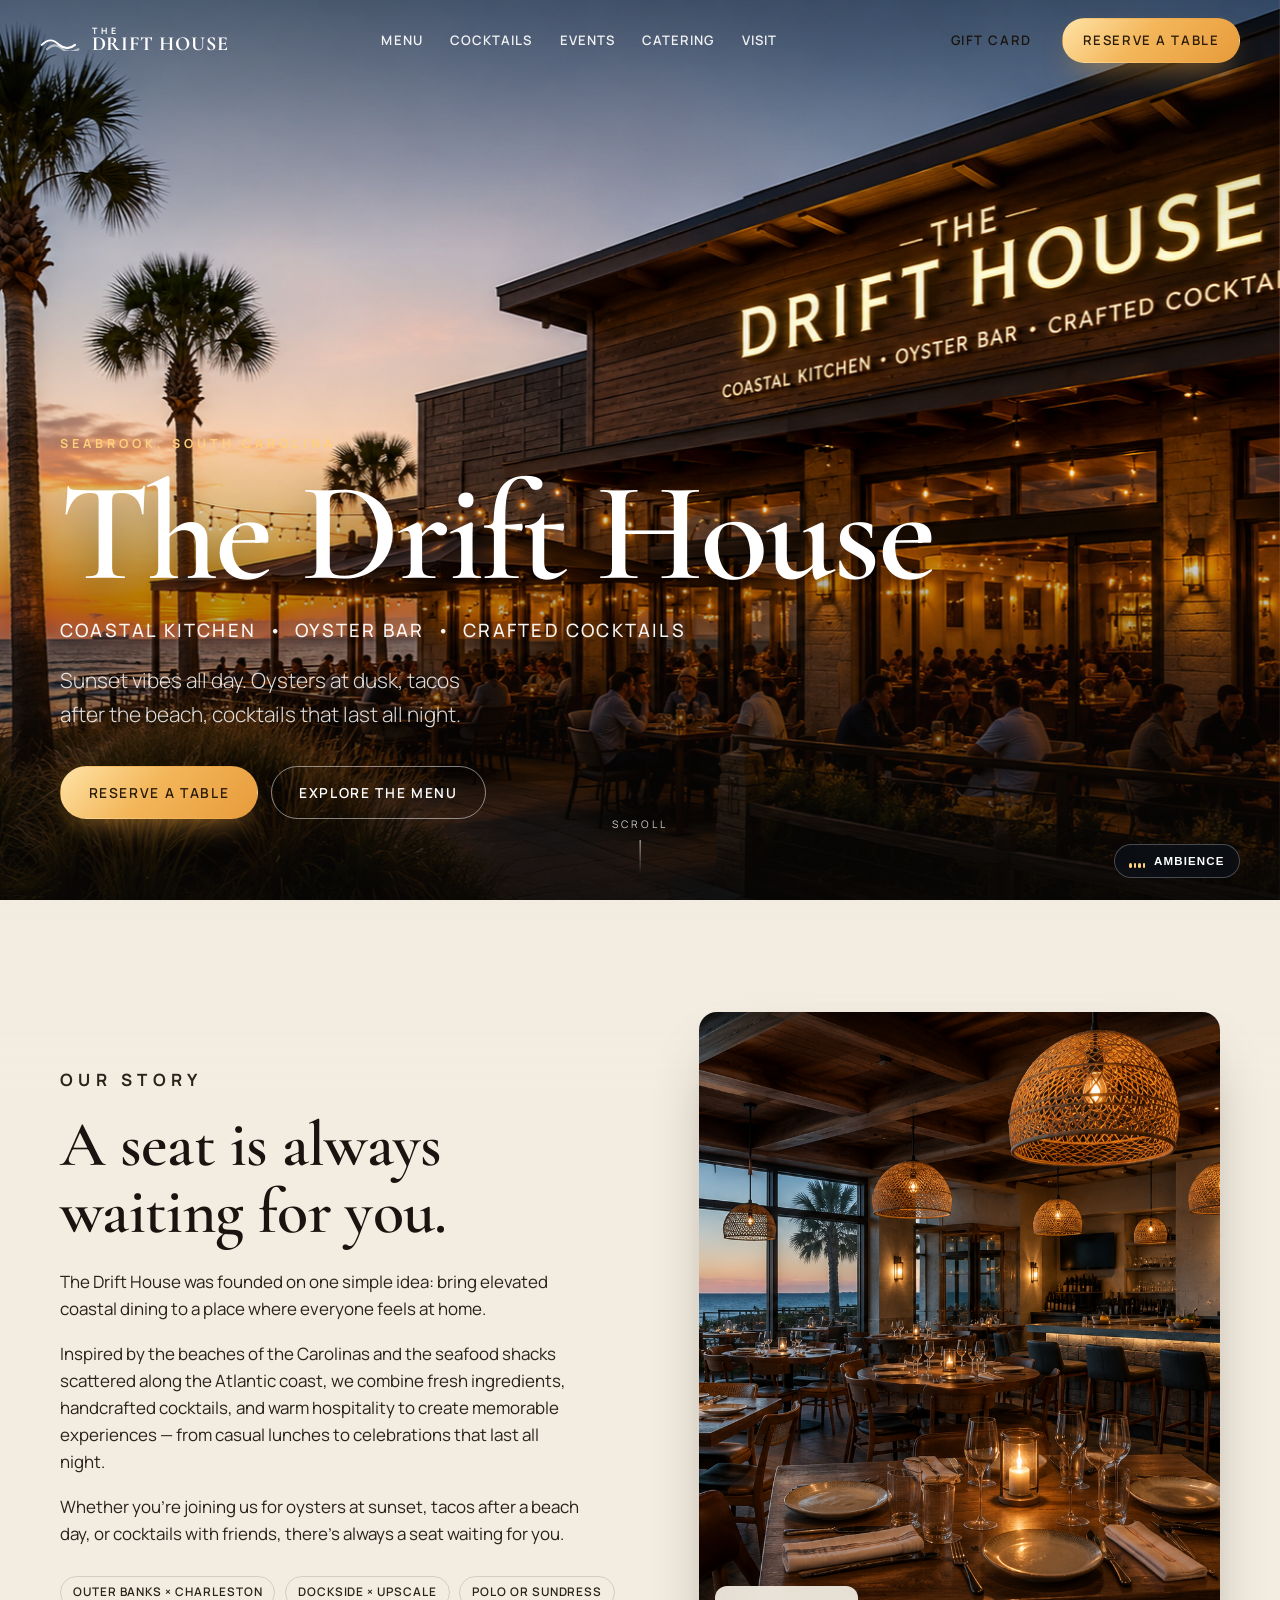
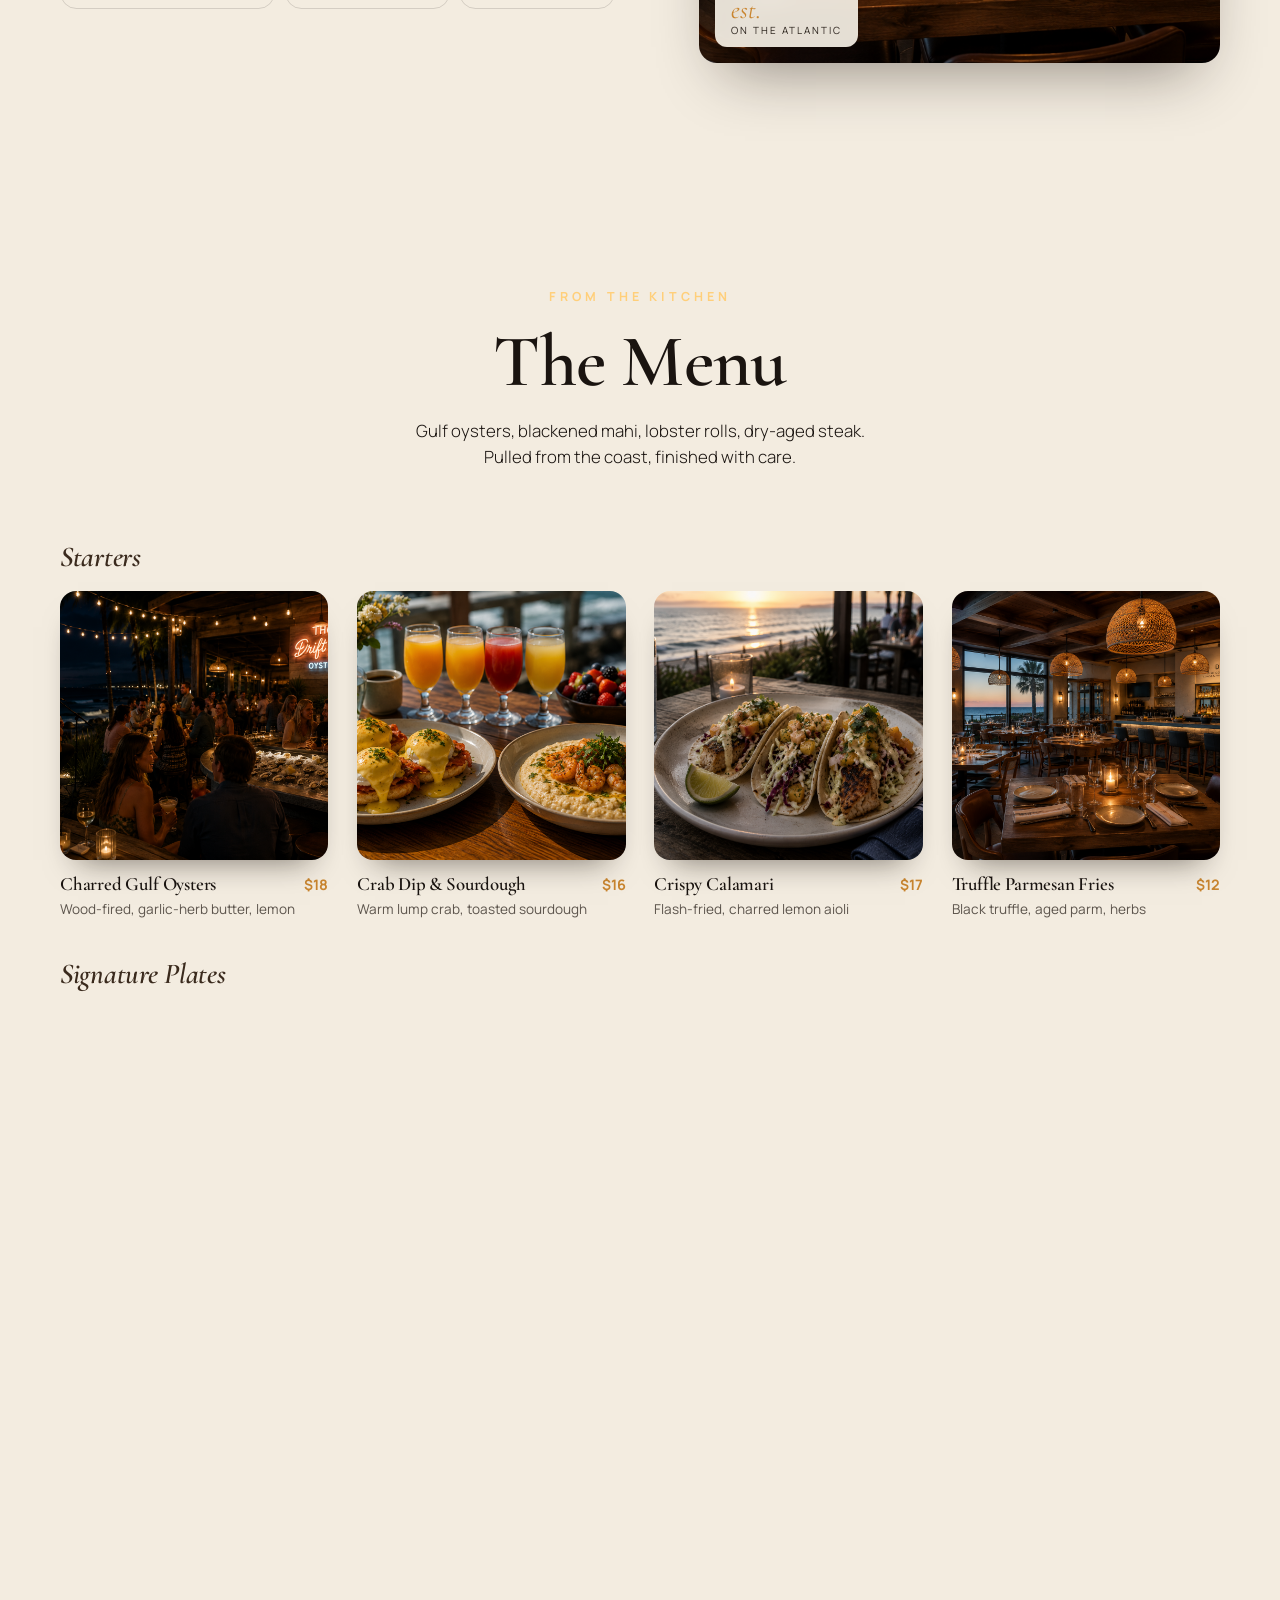
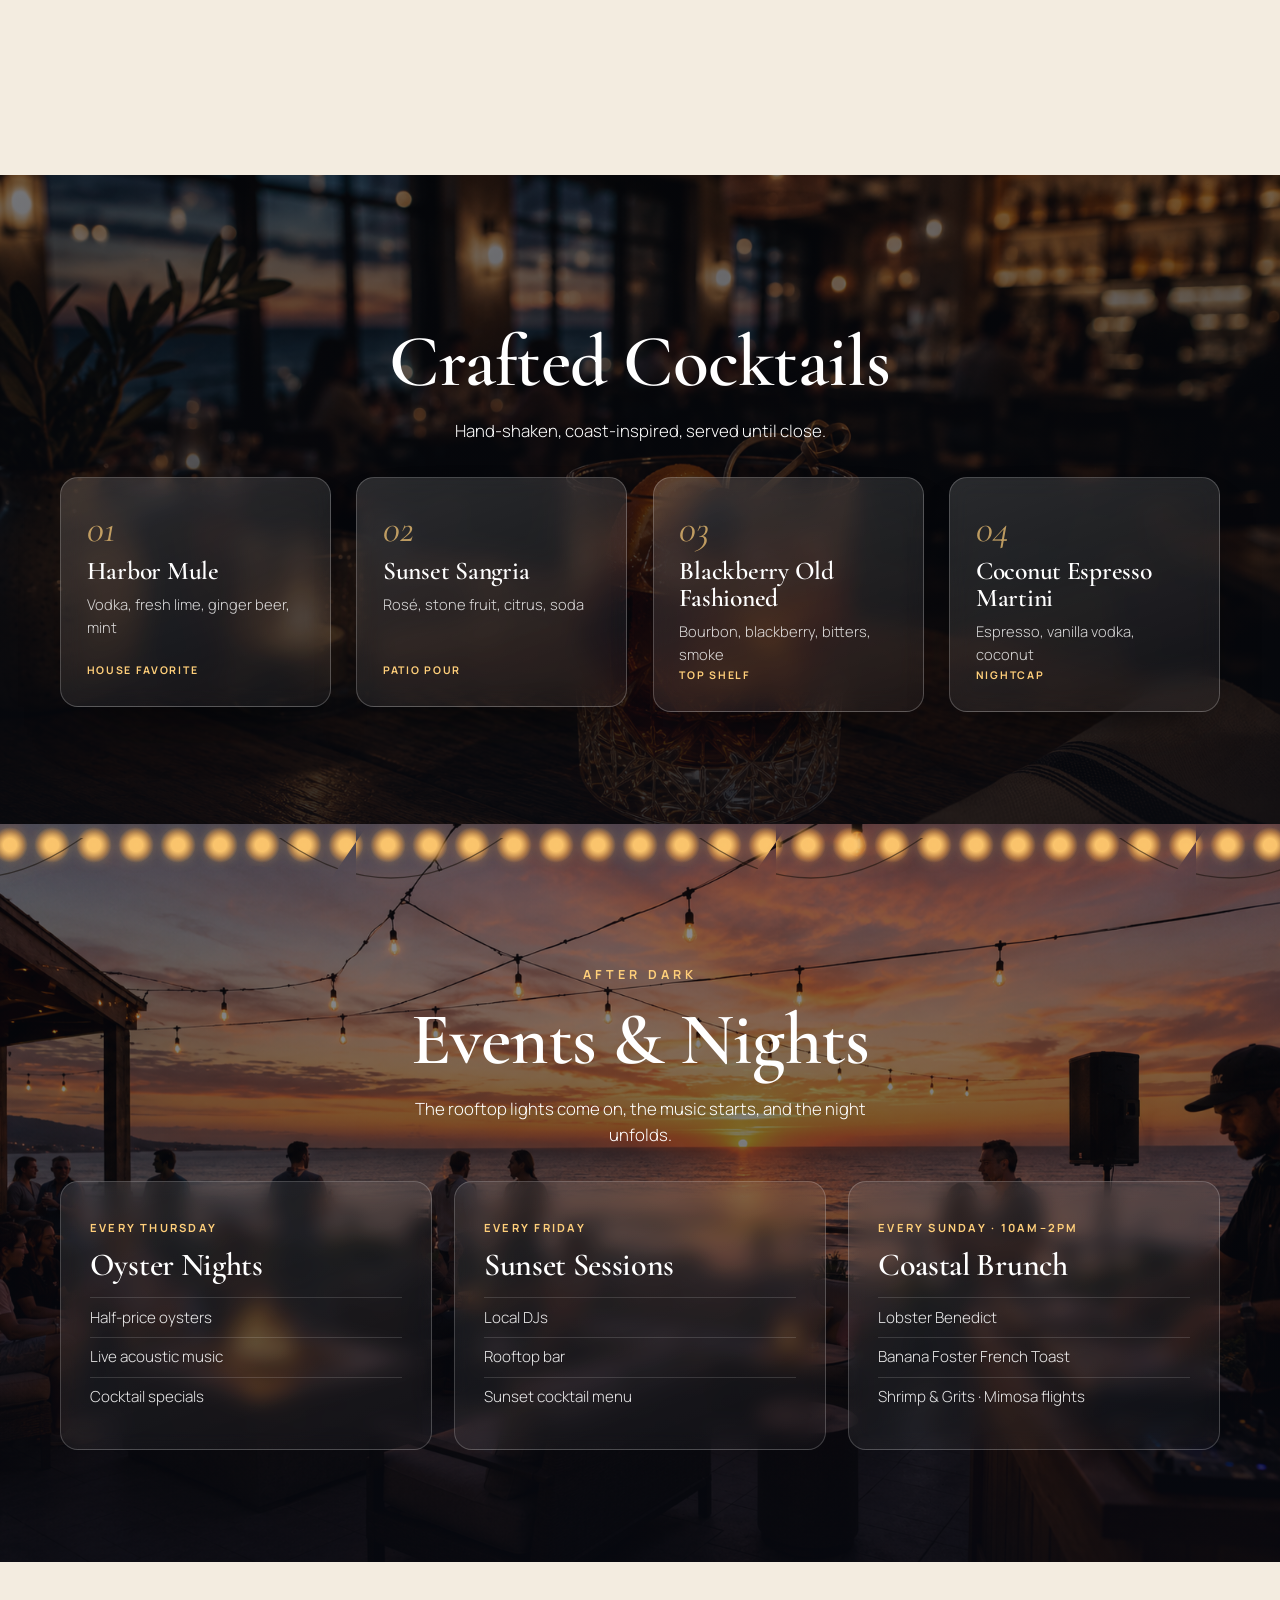
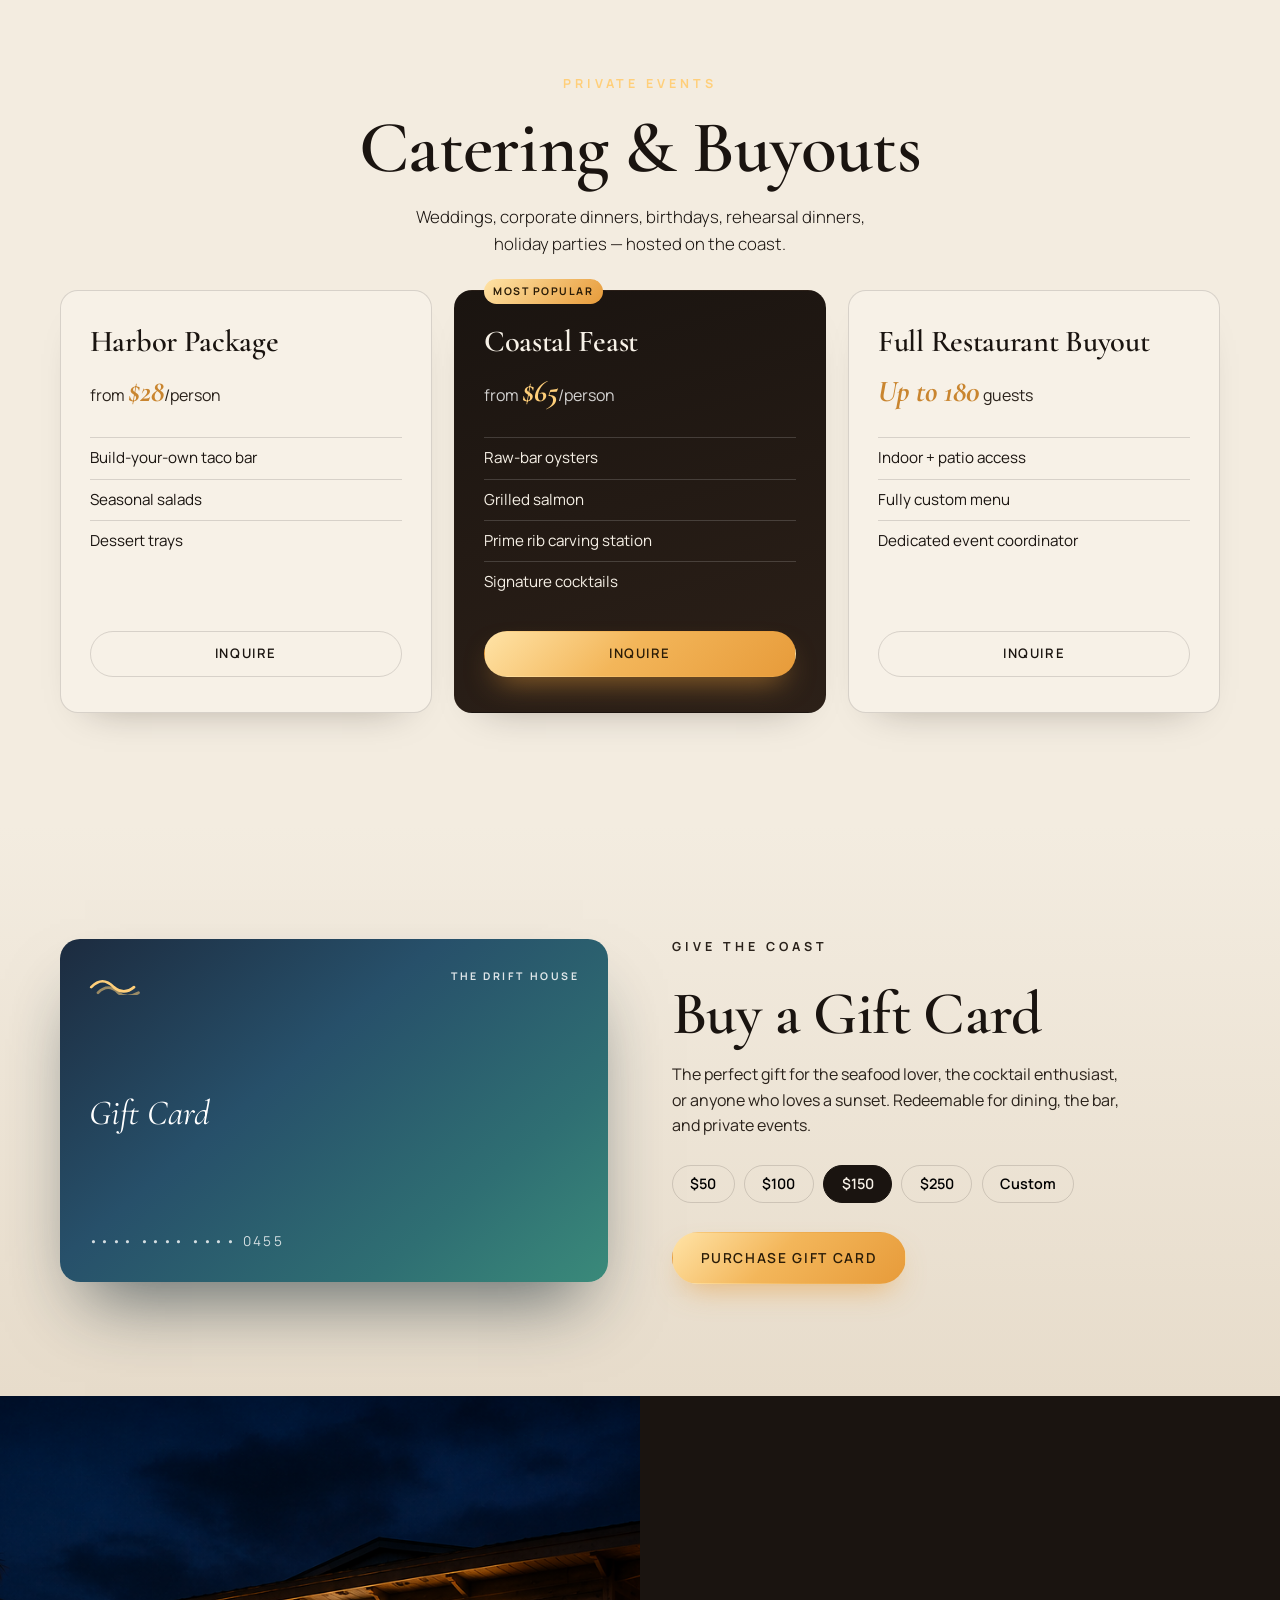
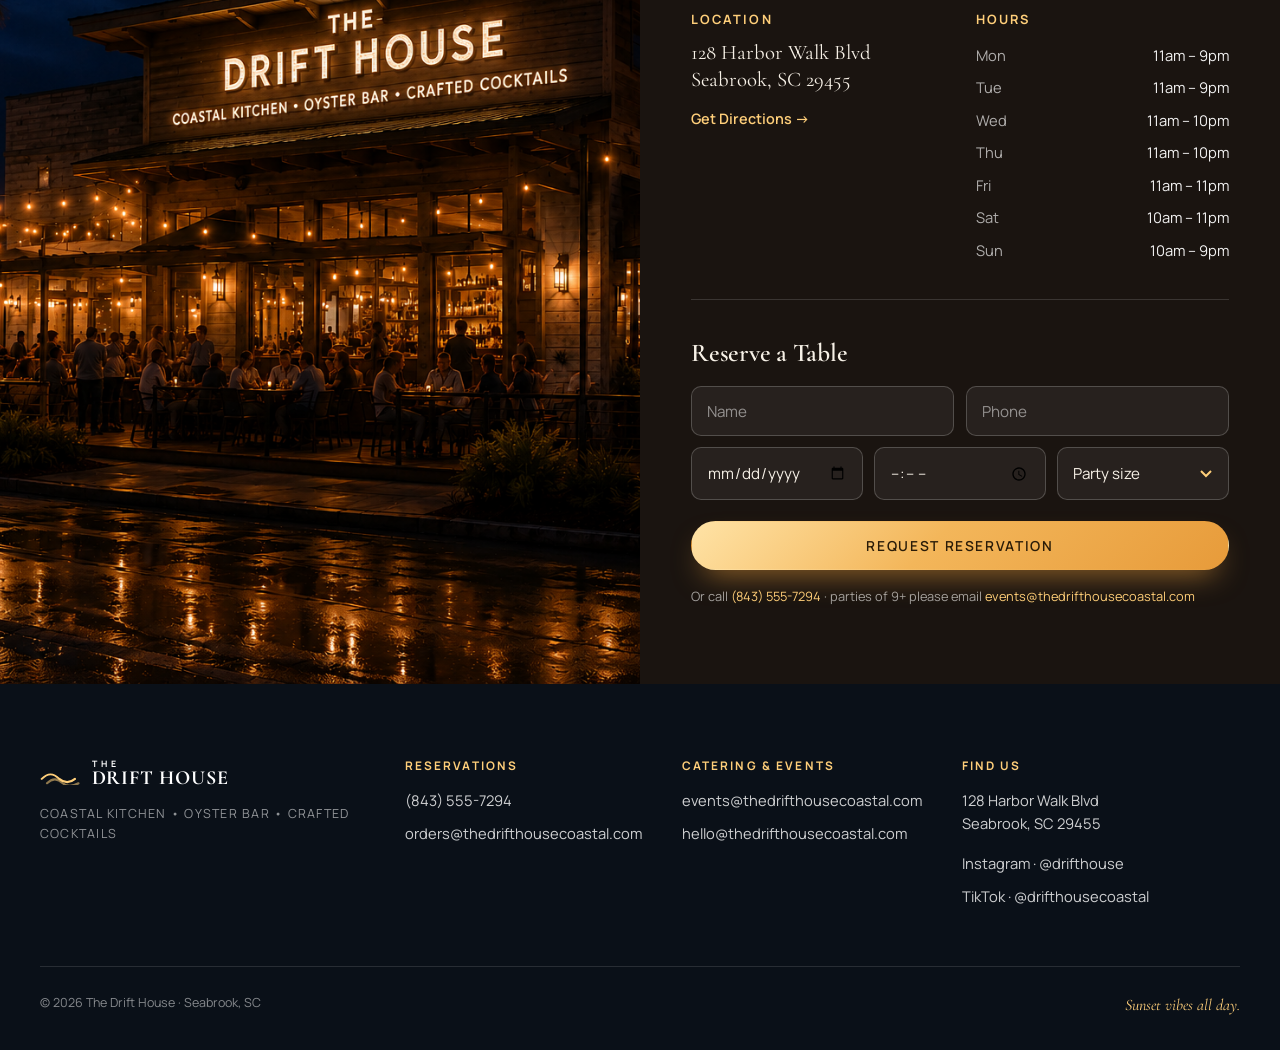
==== site/index.html @ 77c32850 "int" ====
<!DOCTYPE html>
<html lang="en">
<head>
<meta charset="UTF-8" />
<meta name="viewport" content="width=device-width, initial-scale=1.0" />
<title>The Drift House · Coastal Kitchen · Oyster Bar · Crafted Cocktails</title>
<meta name="description" content="The Drift House — elevated coastal dining in Seabrook, SC. Oyster bar, fresh seafood, steaks, tacos, and crafted cocktails with sunset views all day." />
<link rel="preconnect" href="https://fonts.googleapis.com" />
<link rel="preconnect" href="https://fonts.gstatic.com" crossorigin />
<link href="https://fonts.googleapis.com/css2?family=Cormorant+Garamond:ital,wght@0,400;0,500;0,600;0,700;1,400&family=Manrope:wght@300;400;500;600;700;800&display=swap" rel="stylesheet" />
<link rel="stylesheet" href="styles.css" />
</head>
<body>

<!-- Scroll-driven sky: shifts from sunset to night as you scroll -->
<div class="sky" aria-hidden="true">
  <div class="sky-layer sky-day"></div>
  <div class="sky-layer sky-dusk"></div>
  <div class="sky-layer sky-night"></div>
  <div class="stars"></div>
</div>

<!-- Ambient sound toggle -->
<button class="sound-toggle" id="soundToggle" aria-label="Toggle ambient sound" title="Ambient sound">
  <span class="sound-icon">
    <i></i><i></i><i></i><i></i>
  </span>
  <span class="sound-label">Ambience</span>
</button>

<!-- NAV -->
<header class="nav" id="nav">
  <a href="#top" class="brand" aria-label="The Drift House home">
    <svg class="brand-mark" viewBox="0 0 48 24" aria-hidden="true">
      <path d="M2 17 C 9 10, 15 10, 22 17 C 28 22, 34 22, 40 17" />
      <path d="M8 22 C 14 16, 20 16, 26 22 C 31 26, 37 26, 44 22" opacity="0.55"/>
    </svg>
    <span class="brand-text">
      <span class="brand-the">THE</span>
      <span class="brand-name">DRIFT&nbsp;HOUSE</span>
    </span>
  </a>
  <nav class="nav-links" aria-label="Primary">
    <a href="#menu">Menu</a>
    <a href="#cocktails">Cocktails</a>
    <a href="#events">Events</a>
    <a href="#catering">Catering</a>
    <a href="#visit">Visit</a>
  </nav>
  <div class="nav-actions">
    <a href="#giftcard" class="btn btn-ghost">Gift Card</a>
    <a href="#reserve" class="btn btn-beacon">Reserve a Table</a>
  </div>
  <button class="nav-burger" id="navBurger" aria-label="Open menu"><span></span><span></span><span></span></button>
</header>

<!-- HERO -->
<section class="hero" id="top">
  <div class="hero-media">
    <img src="images/exterior-sunset.png" alt="The Drift House at sunset, oceanfront patio glowing with warm light" />
    <div class="hero-veil"></div>
  </div>
  <div class="hero-inner">
    <p class="eyebrow reveal">Seabrook, South Carolina</p>
    <h1 class="hero-title reveal">The Drift House</h1>
    <p class="hero-tag reveal">Coastal Kitchen&nbsp;&nbsp;•&nbsp;&nbsp;Oyster Bar&nbsp;&nbsp;•&nbsp;&nbsp;Crafted Cocktails</p>
    <p class="hero-sub reveal">Sunset vibes all day. Oysters at dusk, tacos after the beach, cocktails that last all night.</p>
    <div class="hero-cta reveal">
      <a href="#reserve" class="btn btn-beacon btn-lg">Reserve a Table</a>
      <a href="#menu" class="btn btn-line btn-lg">Explore the Menu</a>
    </div>
  </div>
  <a href="#about" class="scroll-cue" aria-label="Scroll down">
    <span>Scroll</span>
    <span class="scroll-cue-line"></span>
  </a>
</section>

<!-- ABOUT -->
<section class="about" id="about">
  <div class="about-grid">
    <div class="about-copy">
      <p class="eyebrow reveal">Our Story</p>
      <h2 class="reveal">A seat is always waiting for you.</h2>
      <p class="reveal">The Drift House was founded on one simple idea: bring elevated coastal dining to a place where everyone feels at home.</p>
      <p class="reveal">Inspired by the beaches of the Carolinas and the seafood shacks scattered along the Atlantic coast, we combine fresh ingredients, handcrafted cocktails, and warm hospitality to create memorable experiences — from casual lunches to celebrations that last all night.</p>
      <p class="reveal">Whether you're joining us for oysters at sunset, tacos after a beach day, or cocktails with friends, there's always a seat waiting for you.</p>
      <div class="about-tags reveal">
        <span>Outer Banks × Charleston</span>
        <span>Dockside × Upscale</span>
        <span>Polo or Sundress</span>
      </div>
    </div>
    <div class="about-media reveal">
      <img src="images/interior.png" alt="Warm wood-and-stone dining room with rattan pendants and ocean views" />
      <div class="about-media-badge">
        <span class="big">est.</span>
        <span class="small">on the Atlantic</span>
      </div>
    </div>
  </div>
</section>

<!-- MENU -->
<section class="menu" id="menu">
  <div class="section-head">
    <p class="eyebrow reveal">From the Kitchen</p>
    <h2 class="reveal">The Menu</h2>
    <p class="section-lead reveal">Gulf oysters, blackened mahi, lobster rolls, dry-aged steak. Pulled from the coast, finished with care.</p>
  </div>

  <h3 class="menu-cat reveal">Starters</h3>
  <div class="album-row">
    <article class="album reveal" style="--art:url('images/oyster-night.png')">
      <div class="album-art"></div>
      <div class="album-meta"><h4>Charred Gulf Oysters</h4><span class="price">$18</span></div>
      <p class="album-desc">Wood-fired, garlic-herb butter, lemon</p>
    </article>
    <article class="album reveal" style="--art:url('images/brunch.png')">
      <div class="album-art"></div>
      <div class="album-meta"><h4>Crab Dip &amp; Sourdough</h4><span class="price">$16</span></div>
      <p class="album-desc">Warm lump crab, toasted sourdough</p>
    </article>
    <article class="album reveal" style="--art:url('images/tacos.png')">
      <div class="album-art"></div>
      <div class="album-meta"><h4>Crispy Calamari</h4><span class="price">$17</span></div>
      <p class="album-desc">Flash-fried, charred lemon aioli</p>
    </article>
    <article class="album reveal" style="--art:url('images/interior.png')">
      <div class="album-art"></div>
      <div class="album-meta"><h4>Truffle Parmesan Fries</h4><span class="price">$12</span></div>
      <p class="album-desc">Black truffle, aged parm, herbs</p>
    </article>
  </div>

  <h3 class="menu-cat reveal">Signature Plates</h3>
  <div class="album-row">
    <article class="album reveal" style="--art:url('images/tacos.png')">
      <div class="album-art"></div>
      <div class="album-meta"><h4>Blackened Mahi Tacos</h4><span class="price">$24</span></div>
      <p class="album-desc">Citrus slaw, mango, crema</p>
    </article>
    <article class="album reveal" style="--art:url('images/brunch.png')">
      <div class="album-art"></div>
      <div class="album-meta"><h4>Lobster Roll</h4><span class="price">$29</span></div>
      <p class="album-desc">Buttered brioche, Old Bay fries</p>
    </article>
    <article class="album reveal" style="--art:url('images/exterior-sunset.png')">
      <div class="album-art"></div>
      <div class="album-meta"><h4>Bourbon Glazed Salmon</h4><span class="price">$33</span></div>
      <p class="album-desc">Brown-butter bourbon glaze</p>
    </article>
    <article class="album reveal" style="--art:url('images/cocktail.png')">
      <div class="album-art"></div>
      <div class="album-meta"><h4>Ribeye &amp; Herb Butter</h4><span class="price">$46</span></div>
      <p class="album-desc">Dry-aged, smoked sea salt</p>
    </article>
    <article class="album reveal" style="--art:url('images/brunch.png')">
      <div class="album-art"></div>
      <div class="album-meta"><h4>Shrimp &amp; Grits</h4><span class="price">$28</span></div>
      <p class="album-desc">Stone-ground grits, andouille</p>
    </article>
  </div>
</section>

<!-- COCKTAILS -->
<section class="cocktails" id="cocktails">
  <div class="cocktails-bg">
    <img src="images/cocktail.png" alt="" aria-hidden="true" />
  </div>
  <div class="section-head light">
    <p class="eyebrow reveal">The Bar</p>
    <h2 class="reveal">Crafted Cocktails</h2>
    <p class="section-lead reveal">Hand-shaken, coast-inspired, served until close.</p>
  </div>
  <div class="tilt-row">
    <article class="tilt-card reveal" data-tilt>
      <div class="tilt-inner">
        <span class="tilt-no">01</span>
        <h4>Harbor Mule</h4>
        <p>Vodka, fresh lime, ginger beer, mint</p>
        <span class="tilt-tag">House favorite</span>
      </div>
    </article>
    <article class="tilt-card reveal" data-tilt>
      <div class="tilt-inner">
        <span class="tilt-no">02</span>
        <h4>Sunset Sangria</h4>
        <p>Rosé, stone fruit, citrus, soda</p>
        <span class="tilt-tag">Patio pour</span>
      </div>
    </article>
    <article class="tilt-card reveal" data-tilt>
      <div class="tilt-inner">
        <span class="tilt-no">03</span>
        <h4>Blackberry Old Fashioned</h4>
        <p>Bourbon, blackberry, bitters, smoke</p>
        <span class="tilt-tag">Top shelf</span>
      </div>
    </article>
    <article class="tilt-card reveal" data-tilt>
      <div class="tilt-inner">
        <span class="tilt-no">04</span>
        <h4>Coconut Espresso Martini</h4>
        <p>Espresso, vanilla vodka, coconut</p>
        <span class="tilt-tag">Nightcap</span>
      </div>
    </article>
  </div>
</section>

<!-- EVENTS -->
<section class="events" id="events">
  <div class="events-bg">
    <img src="images/rooftop-sunset.png" alt="" aria-hidden="true" />
  </div>
  <div class="string-lights" aria-hidden="true"></div>
  <div class="section-head light">
    <p class="eyebrow reveal">After Dark</p>
    <h2 class="reveal">Events &amp; Nights</h2>
    <p class="section-lead reveal">The rooftop lights come on, the music starts, and the night unfolds.</p>
  </div>
  <div class="events-grid">
    <article class="event-card reveal">
      <span class="event-day">Every Thursday</span>
      <h3>Oyster Nights</h3>
      <ul>
        <li>Half-price oysters</li>
        <li>Live acoustic music</li>
        <li>Cocktail specials</li>
      </ul>
    </article>
    <article class="event-card reveal">
      <span class="event-day">Every Friday</span>
      <h3>Sunset Sessions</h3>
      <ul>
        <li>Local DJs</li>
        <li>Rooftop bar</li>
        <li>Sunset cocktail menu</li>
      </ul>
    </article>
    <article class="event-card reveal">
      <span class="event-day">Every Sunday · 10am–2pm</span>
      <h3>Coastal Brunch</h3>
      <ul>
        <li>Lobster Benedict</li>
        <li>Banana Foster French Toast</li>
        <li>Shrimp &amp; Grits · Mimosa flights</li>
      </ul>
    </article>
  </div>
</section>

<!-- CATERING -->
<section class="catering" id="catering">
  <div class="section-head">
    <p class="eyebrow reveal">Private Events</p>
    <h2 class="reveal">Catering &amp; Buyouts</h2>
    <p class="section-lead reveal">Weddings, corporate dinners, birthdays, rehearsal dinners, holiday parties — hosted on the coast.</p>
  </div>
  <div class="pkg-row">
    <article class="pkg reveal">
      <h3>Harbor Package</h3>
      <p class="pkg-price">from <strong>$28</strong>/person</p>
      <ul>
        <li>Build-your-own taco bar</li>
        <li>Seasonal salads</li>
        <li>Dessert trays</li>
      </ul>
      <a href="#reserve" class="btn btn-line">Inquire</a>
    </article>
    <article class="pkg pkg-featured reveal">
      <span class="pkg-flag">Most Popular</span>
      <h3>Coastal Feast</h3>
      <p class="pkg-price">from <strong>$65</strong>/person</p>
      <ul>
        <li>Raw-bar oysters</li>
        <li>Grilled salmon</li>
        <li>Prime rib carving station</li>
        <li>Signature cocktails</li>
      </ul>
      <a href="#reserve" class="btn btn-beacon">Inquire</a>
    </article>
    <article class="pkg reveal">
      <h3>Full Restaurant Buyout</h3>
      <p class="pkg-price"><strong>Up to 180</strong> guests</p>
      <ul>
        <li>Indoor + patio access</li>
        <li>Fully custom menu</li>
        <li>Dedicated event coordinator</li>
      </ul>
      <a href="#reserve" class="btn btn-line">Inquire</a>
    </article>
  </div>
</section>

<!-- GIFT CARD -->
<section class="giftcard" id="giftcard">
  <div class="gift-inner">
    <div class="gift-card-visual reveal" data-tilt>
      <div class="gift-card-face">
        <div class="gift-shine"></div>
        <svg class="gift-mark" viewBox="0 0 48 24" aria-hidden="true">
          <path d="M2 17 C 9 10, 15 10, 22 17 C 28 22, 34 22, 40 17" />
          <path d="M8 22 C 14 16, 20 16, 26 22 C 31 26, 37 26, 44 22" opacity="0.55"/>
        </svg>
        <span class="gift-brand">THE DRIFT HOUSE</span>
        <span class="gift-amount">Gift Card</span>
        <span class="gift-no">•••• •••• •••• 0455</span>
      </div>
    </div>
    <div class="gift-copy reveal">
      <p class="eyebrow">Give the Coast</p>
      <h2>Buy a Gift Card</h2>
      <p>The perfect gift for the seafood lover, the cocktail enthusiast, or anyone who loves a sunset. Redeemable for dining, the bar, and private events.</p>
      <div class="gift-amounts">
        <button class="chip">$50</button>
        <button class="chip">$100</button>
        <button class="chip chip-on">$150</button>
        <button class="chip">$250</button>
        <button class="chip">Custom</button>
      </div>
      <a href="#reserve" class="btn btn-beacon btn-lg">Purchase Gift Card</a>
    </div>
  </div>
</section>

<!-- VISIT / RESERVE -->
<section class="visit" id="visit">
  <div class="visit-media reveal">
    <img src="images/exterior-night.png" alt="The Drift House at night, glowing warmly under string lights" />
  </div>
  <div class="visit-info" id="reserve">
    <p class="eyebrow reveal">Visit Us</p>
    <h2 class="reveal">Find Your Seat</h2>

    <div class="visit-cols">
      <div class="reveal">
        <h4>Location</h4>
        <p class="visit-addr">128 Harbor Walk Blvd<br/>Seabrook, SC 29455</p>
        <a class="visit-link" href="https://maps.google.com/?q=128+Harbor+Walk+Blvd+Seabrook+SC+29455" target="_blank" rel="noopener">Get Directions →</a>
      </div>
      <div class="reveal">
        <h4>Hours</h4>
        <table class="hours">
          <tr><td>Mon</td><td>11am – 9pm</td></tr>
          <tr><td>Tue</td><td>11am – 9pm</td></tr>
          <tr><td>Wed</td><td>11am – 10pm</td></tr>
          <tr><td>Thu</td><td>11am – 10pm</td></tr>
          <tr><td>Fri</td><td>11am – 11pm</td></tr>
          <tr><td>Sat</td><td>10am – 11pm</td></tr>
          <tr><td>Sun</td><td>10am – 9pm</td></tr>
        </table>
      </div>
    </div>

    <form class="reserve-form reveal" id="reserveForm" novalidate>
      <h4>Reserve a Table</h4>
      <div class="form-row">
        <input type="text" name="name" placeholder="Name" required />
        <input type="tel" name="phone" placeholder="Phone" required />
      </div>
      <div class="form-row">
        <input type="date" name="date" required />
        <input type="time" name="time" required />
        <select name="party" required>
          <option value="">Party size</option>
          <option>1</option><option>2</option><option>3</option><option>4</option>
          <option>5</option><option>6</option><option>7</option><option>8+</option>
        </select>
      </div>
      <button type="submit" class="btn btn-beacon btn-lg btn-block">Request Reservation</button>
      <p class="form-note" id="formNote" hidden>Thanks! We'll confirm your table by text shortly. 🌊</p>
      <p class="form-tiny">Or call <a href="tel:+18435557294">(843) 555-7294</a> · parties of 9+ please email <a href="mailto:events@thedrifthousecoastal.com">events@thedrifthousecoastal.com</a></p>
    </form>
  </div>
</section>

<!-- FOOTER -->
<footer class="footer" id="contact">
  <div class="footer-grid">
    <div class="footer-brand">
      <a href="#top" class="brand">
        <svg class="brand-mark" viewBox="0 0 48 24" aria-hidden="true">
          <path d="M2 17 C 9 10, 15 10, 22 17 C 28 22, 34 22, 40 17" />
          <path d="M8 22 C 14 16, 20 16, 26 22 C 31 26, 37 26, 44 22" opacity="0.55"/>
        </svg>
        <span class="brand-text">
          <span class="brand-the">THE</span>
          <span class="brand-name">DRIFT&nbsp;HOUSE</span>
        </span>
      </a>
      <p class="footer-tag">Coastal Kitchen • Oyster Bar • Crafted Cocktails</p>
    </div>
    <div class="footer-col">
      <h5>Reservations</h5>
      <a href="tel:+18435557294">(843) 555-7294</a>
      <a href="mailto:orders@thedrifthousecoastal.com">orders@thedrifthousecoastal.com</a>
    </div>
    <div class="footer-col">
      <h5>Catering &amp; Events</h5>
      <a href="mailto:events@thedrifthousecoastal.com">events@thedrifthousecoastal.com</a>
      <a href="mailto:hello@thedrifthousecoastal.com">hello@thedrifthousecoastal.com</a>
    </div>
    <div class="footer-col">
      <h5>Find Us</h5>
      <a href="https://maps.google.com/?q=128+Harbor+Walk+Blvd+Seabrook+SC+29455" target="_blank" rel="noopener">128 Harbor Walk Blvd<br/>Seabrook, SC 29455</a>
      <div class="socials">
        <a href="#" aria-label="Instagram">Instagram · @drifthouse</a>
        <a href="#" aria-label="TikTok">TikTok · @drifthousecoastal</a>
      </div>
    </div>
  </div>
  <div class="footer-base">
    <span>© 2026 The Drift House · Seabrook, SC</span>
    <span class="footer-credit">Sunset vibes all day.</span>
  </div>
</footer>

<script src="script.js"></script>
</body>
</html>
---- site/styles.css ----
/* ============================================================
   THE DRIFT HOUSE — Coastal Kitchen
   ============================================================ */

:root{
  --sand:#f3ece0;
  --sand-2:#e7dccb;
  --ink:#1a1410;
  --ink-soft:#2a221b;
  --cream:#f7f1e7;
  --wood:#3a2a1d;
  --amber:#e7a64b;
  --amber-deep:#c9852f;
  --sunset:#ff8a4c;
  --coral:#ff6b5e;
  --teal:#2f6f73;
  --teal-deep:#173f44;
  --beacon:#ffcf7a;
  --night:#0c1320;
  --night-2:#0a1018;
  --line:rgba(26,20,16,.14);
  --shadow:0 30px 60px -25px rgba(20,12,6,.45);
  --maxw:1240px;
  --ease:cubic-bezier(.22,.61,.36,1);
}

*{box-sizing:border-box;margin:0;padding:0}
html{scroll-behavior:smooth;-webkit-text-size-adjust:100%}
body{
  font-family:'Manrope',system-ui,sans-serif;
  color:var(--ink);
  background:var(--sand);
  line-height:1.6;
  overflow-x:hidden;
  -webkit-font-smoothing:antialiased;
}
img{display:block;max-width:100%}
a{color:inherit;text-decoration:none}
h1,h2,h3,h4,h5{font-family:'Cormorant Garamond',serif;font-weight:600;line-height:1.05;letter-spacing:-.01em}

/* ---------- Scroll-driven sky ---------- */
.sky{position:fixed;inset:0;z-index:-2;overflow:hidden}
.sky-layer{position:absolute;inset:0;transition:opacity .6s linear}
.sky-day{opacity:1;background:
  radial-gradient(120% 80% at 50% 8%, #ffd9a0 0%, #ffb877 30%, #ff9a6b 52%, #e98a6b 70%, #b9748a 100%);}
.sky-dusk{opacity:0;background:
  radial-gradient(120% 80% at 50% 10%, #ffb06a 0%, #e8795f 35%, #9a5274 60%, #4f3a66 85%, #2c2b54 100%);}
.sky-night{opacity:0;background:
  radial-gradient(130% 90% at 50% -5%, #1b2c4a 0%, #142138 35%, #0d1626 65%, #080d16 100%);}
.stars{position:absolute;inset:0;opacity:0;transition:opacity .8s linear;
  background-image:
    radial-gradient(1.4px 1.4px at 20% 18%, #fff, transparent),
    radial-gradient(1.2px 1.2px at 70% 12%, #fff, transparent),
    radial-gradient(1.5px 1.5px at 42% 30%, #fff, transparent),
    radial-gradient(1px 1px at 88% 25%, #fff, transparent),
    radial-gradient(1.3px 1.3px at 12% 42%, #fff, transparent),
    radial-gradient(1px 1px at 60% 38%, #fff, transparent),
    radial-gradient(1.4px 1.4px at 33% 8%, #fff, transparent),
    radial-gradient(1px 1px at 80% 45%, #fff, transparent);
  background-repeat:no-repeat;}

/* ---------- Buttons ---------- */
.btn{
  display:inline-flex;align-items:center;justify-content:center;gap:.5em;
  font-family:'Manrope',sans-serif;font-weight:600;font-size:.82rem;
  letter-spacing:.12em;text-transform:uppercase;
  padding:.85em 1.5em;border-radius:100px;border:1px solid transparent;
  cursor:pointer;transition:transform .35s var(--ease),box-shadow .35s var(--ease),background .3s,color .3s;
  white-space:nowrap;
}
.btn-lg{padding:1.05em 2em;font-size:.86rem}
.btn-block{width:100%}
.btn:active{transform:scale(.97)}

.btn-beacon{
  color:#2a1c08;
  background:linear-gradient(135deg,#ffe3a6 0%,#f3b65a 45%,#e79b3a 100%);
  box-shadow:0 0 0 0 rgba(255,196,110,.6), 0 14px 30px -12px rgba(231,155,58,.7);
  animation:beacon 3.2s ease-in-out infinite;
  position:relative;
}
@keyframes beacon{
  0%,100%{box-shadow:0 0 0 0 rgba(255,196,110,.55), 0 14px 30px -12px rgba(231,155,58,.7); filter:brightness(1)}
  50%{box-shadow:0 0 38px 6px rgba(255,206,122,.85), 0 14px 34px -10px rgba(231,155,58,.85); filter:brightness(1.08)}
}
.btn-beacon:hover{transform:translateY(-2px)}

.btn-line{color:var(--ink);border-color:var(--line);background:transparent}
.btn-line:hover{background:var(--ink);color:var(--cream);border-color:var(--ink)}
.btn-ghost{color:inherit;background:transparent;border-color:transparent}
.btn-ghost:hover{color:var(--amber-deep)}

/* On dark sections */
.section-head.light ~ * .btn-line,
.cocktails .btn-line,.events .btn-line{color:#fff;border-color:rgba(255,255,255,.4)}
.cocktails .btn-line:hover,.events .btn-line:hover{background:#fff;color:var(--ink)}

/* ---------- NAV ---------- */
.nav{
  position:fixed;top:0;left:0;right:0;z-index:50;
  display:flex;align-items:center;justify-content:space-between;
  padding:1.1rem clamp(1rem,4vw,2.5rem);
  transition:background .4s,backdrop-filter .4s,padding .4s,box-shadow .4s;
}
.nav.scrolled{
  background:rgba(247,241,231,.82);
  backdrop-filter:blur(14px) saturate(1.2);
  box-shadow:0 1px 0 var(--line);
  padding-top:.7rem;padding-bottom:.7rem;
}
.brand{display:flex;align-items:center;gap:.6rem}
.brand-mark{width:42px;height:21px;fill:none;stroke:#fff;stroke-width:2.4;stroke-linecap:round;transition:stroke .4s}
.nav.scrolled .brand-mark{stroke:var(--amber-deep)}
.brand-text{display:flex;flex-direction:column;line-height:.95}
.brand-the{font-size:.55rem;letter-spacing:.45em;color:#fff;font-weight:700;transition:color .4s}
.brand-name{font-family:'Cormorant Garamond',serif;font-weight:700;font-size:1.25rem;letter-spacing:.04em;color:#fff;transition:color .4s}
.nav.scrolled .brand-the{color:var(--amber-deep)}
.nav.scrolled .brand-name{color:var(--ink)}

.nav-links{display:flex;gap:1.7rem}
.nav-links a{
  font-size:.82rem;font-weight:600;letter-spacing:.08em;text-transform:uppercase;
  color:rgba(255,255,255,.92);position:relative;transition:color .3s;
}
.nav.scrolled .nav-links a{color:var(--ink-soft)}
.nav-links a::after{content:"";position:absolute;left:0;bottom:-6px;width:0;height:1.5px;background:currentColor;transition:width .3s var(--ease)}
.nav-links a:hover::after{width:100%}
.nav-actions{display:flex;align-items:center;gap:.6rem}
.nav.scrolled .btn-ghost{color:var(--ink)}
.nav-burger{display:none;background:none;border:0;flex-direction:column;gap:5px;cursor:pointer;padding:6px}
.nav-burger span{display:block;width:24px;height:2px;background:#fff;transition:background .4s}
.nav.scrolled .nav-burger span{background:var(--ink)}

/* ---------- Sound toggle ---------- */
.sound-toggle{
  position:fixed;right:clamp(1rem,4vw,2.5rem);bottom:1.4rem;z-index:60;
  display:flex;align-items:center;gap:.55rem;
  background:rgba(12,19,32,.55);backdrop-filter:blur(10px);
  color:#fff;border:1px solid rgba(255,255,255,.25);border-radius:100px;
  padding:.55rem .9rem;cursor:pointer;font-size:.72rem;font-weight:600;
  letter-spacing:.1em;text-transform:uppercase;transition:transform .3s,background .3s;
}
.sound-toggle:hover{transform:translateY(-2px);background:rgba(12,19,32,.75)}
.sound-icon{display:flex;align-items:flex-end;gap:2px;height:14px}
.sound-icon i{width:2.5px;height:5px;background:var(--beacon);border-radius:2px;transition:height .2s}
.sound-toggle.on .sound-icon i{animation:eq .9s ease-in-out infinite}
.sound-toggle.on .sound-icon i:nth-child(2){animation-delay:.15s}
.sound-toggle.on .sound-icon i:nth-child(3){animation-delay:.3s}
.sound-toggle.on .sound-icon i:nth-child(4){animation-delay:.45s}
@keyframes eq{0%,100%{height:4px}50%{height:13px}}

/* ---------- HERO ---------- */
.hero{position:relative;min-height:100svh;display:flex;align-items:flex-end;overflow:hidden}
.hero-media{position:absolute;inset:0;z-index:-1}
.hero-media img{width:100%;height:100%;object-fit:cover;transform:scale(1.06);animation:slowzoom 18s ease-out forwards}
@keyframes slowzoom{to{transform:scale(1)}}
.hero-veil{position:absolute;inset:0;background:linear-gradient(180deg,rgba(10,8,6,.35) 0%,transparent 28%,transparent 48%,rgba(10,8,6,.55) 86%,rgba(10,8,6,.78) 100%)}
.hero-inner{position:relative;max-width:var(--maxw);width:100%;margin:0 auto;padding:0 clamp(1.2rem,4vw,2.5rem) clamp(3rem,9vh,7rem);color:#fff}
.eyebrow{font-size:.78rem;letter-spacing:.32em;text-transform:uppercase;font-weight:700;color:var(--beacon);margin-bottom:1rem}
.hero-title{font-size:clamp(3.4rem,11vw,9rem);font-weight:600;line-height:.9;letter-spacing:-.02em;text-shadow:0 10px 40px rgba(0,0,0,.4)}
.hero-tag{font-size:clamp(.85rem,2.2vw,1.15rem);letter-spacing:.12em;text-transform:uppercase;font-weight:500;margin-top:1.2rem;color:rgba(255,255,255,.95)}
.hero-sub{font-size:clamp(1rem,2.4vw,1.3rem);max-width:34ch;margin-top:1.2rem;color:rgba(255,255,255,.85);font-weight:300}
.hero-cta{display:flex;gap:.8rem;margin-top:2.2rem;flex-wrap:wrap}
.hero .btn-line{color:#fff;border-color:rgba(255,255,255,.5)}
.hero .btn-line:hover{background:#fff;color:var(--ink)}

.scroll-cue{position:absolute;bottom:1.6rem;left:50%;transform:translateX(-50%);display:flex;flex-direction:column;align-items:center;gap:.5rem;color:rgba(255,255,255,.8);font-size:.65rem;letter-spacing:.3em;text-transform:uppercase}
.scroll-cue-line{width:1px;height:34px;background:linear-gradient(rgba(255,255,255,.8),transparent);animation:cue 1.8s ease-in-out infinite}
@keyframes cue{0%,100%{transform:scaleY(.4);opacity:.4;transform-origin:top}50%{transform:scaleY(1);opacity:1;transform-origin:top}}

/* ---------- Generic section heads ---------- */
section{position:relative}
.section-head{max-width:var(--maxw);margin:0 auto;padding:clamp(4rem,9vw,7rem) clamp(1.2rem,4vw,2.5rem) 2rem;text-align:center}
.section-head h2{font-size:clamp(2.6rem,6vw,4.6rem)}
.section-head.light{color:#fff}
.section-head.light .eyebrow{color:var(--beacon)}
.section-lead{max-width:46ch;margin:1.1rem auto 0;font-size:1.05rem;opacity:.82;font-weight:300}

/* ---------- ABOUT ---------- */
.about{background:linear-gradient(180deg,rgba(247,241,231,.0),var(--sand) 22%);padding:clamp(4rem,9vw,7rem) 0}
.about-grid{max-width:var(--maxw);margin:0 auto;padding:0 clamp(1.2rem,4vw,2.5rem);display:grid;grid-template-columns:1.05fr .95fr;gap:clamp(2rem,5vw,5rem);align-items:center}
.about-copy h2{font-size:clamp(2.4rem,5vw,4rem);margin:.4rem 0 1.4rem}
.about-copy p{margin-bottom:1.1rem;font-size:1.06rem;color:var(--ink-soft);max-width:52ch}
.about-tags{display:flex;flex-wrap:wrap;gap:.6rem;margin-top:1.8rem}
.about-tags span{font-size:.74rem;letter-spacing:.08em;text-transform:uppercase;font-weight:600;padding:.5em 1em;border:1px solid var(--line);border-radius:100px;color:var(--ink-soft)}
.about-media{position:relative;border-radius:18px;overflow:hidden;box-shadow:var(--shadow)}
.about-media img{width:100%;height:100%;object-fit:cover;aspect-ratio:4/5}
.about-media-badge{position:absolute;bottom:1rem;left:1rem;background:rgba(247,241,231,.92);backdrop-filter:blur(6px);border-radius:12px;padding:.7rem 1rem;display:flex;flex-direction:column;line-height:1}
.about-media-badge .big{font-family:'Cormorant Garamond',serif;font-size:1.6rem;font-style:italic;color:var(--amber-deep)}
.about-media-badge .small{font-size:.62rem;letter-spacing:.2em;text-transform:uppercase;color:var(--ink-soft);margin-top:.2rem}

/* ---------- MENU (Apple Music albums) ---------- */
.menu{padding-bottom:clamp(3rem,7vw,5rem)}
.menu-cat{max-width:var(--maxw);margin:2.4rem auto 1.2rem;padding:0 clamp(1.2rem,4vw,2.5rem);font-size:1.8rem;font-style:italic;color:var(--wood)}
.album-row{max-width:var(--maxw);margin:0 auto;padding:0 clamp(1.2rem,4vw,2.5rem);display:grid;grid-template-columns:repeat(auto-fill,minmax(220px,1fr));gap:clamp(1rem,2.5vw,1.8rem)}
.album{cursor:default;transition:transform .4s var(--ease)}
.album-art{
  width:100%;aspect-ratio:1;border-radius:16px;
  background-image:var(--art);background-size:cover;background-position:center;
  box-shadow:0 18px 30px -18px rgba(20,12,6,.55);
  transition:transform .45s var(--ease),box-shadow .45s var(--ease),filter .45s;
  position:relative;overflow:hidden;
}
.album-art::after{content:"";position:absolute;inset:0;background:linear-gradient(180deg,transparent 55%,rgba(0,0,0,.35));opacity:0;transition:opacity .4s}
.album:hover .album-art{transform:translateY(-8px) scale(1.02);box-shadow:0 32px 50px -20px rgba(20,12,6,.6);filter:saturate(1.08)}
.album:hover .album-art::after{opacity:1}
.album-meta{display:flex;justify-content:space-between;align-items:baseline;margin-top:.85rem;gap:.5rem}
.album-meta h4{font-size:1.18rem;font-weight:600}
.price{font-family:'Manrope',sans-serif;font-weight:700;font-size:.9rem;color:var(--amber-deep);white-space:nowrap}
.album-desc{font-size:.85rem;color:var(--ink-soft);opacity:.75;margin-top:.15rem}

/* ---------- COCKTAILS (3D tilt) ---------- */
.cocktails{padding-bottom:clamp(4rem,9vw,7rem);overflow:hidden;color:#fff}
.cocktails-bg{position:absolute;inset:0;z-index:-1}
.cocktails-bg img{width:100%;height:100%;object-fit:cover}
.cocktails-bg::after{content:"";position:absolute;inset:0;background:linear-gradient(180deg,rgba(8,10,16,.55),rgba(8,10,16,.82))}
.tilt-row{max-width:var(--maxw);margin:0 auto;padding:0 clamp(1.2rem,4vw,2.5rem);display:grid;grid-template-columns:repeat(auto-fit,minmax(230px,1fr));gap:clamp(1rem,2.5vw,1.6rem);perspective:1100px}
.tilt-card{transform-style:preserve-3d;transition:transform .25s var(--ease)}
.tilt-inner{
  position:relative;border-radius:18px;padding:2rem 1.6rem 1.7rem;min-height:230px;
  background:linear-gradient(160deg,rgba(255,255,255,.14),rgba(255,255,255,.04));
  border:1px solid rgba(255,255,255,.22);backdrop-filter:blur(12px);
  box-shadow:0 30px 60px -30px rgba(0,0,0,.7);
  display:flex;flex-direction:column;transform-style:preserve-3d;
  overflow:hidden;
}
.tilt-inner::before{content:"";position:absolute;inset:0;background:radial-gradient(220px circle at var(--mx,50%) var(--my,0%),rgba(255,207,122,.28),transparent 60%);opacity:0;transition:opacity .3s}
.tilt-card:hover .tilt-inner::before{opacity:1}
.tilt-no{font-family:'Cormorant Garamond',serif;font-size:2.4rem;font-style:italic;color:var(--beacon);opacity:.7;line-height:1;transform:translateZ(40px)}
.tilt-inner h4{font-size:1.6rem;margin-top:.6rem;transform:translateZ(35px)}
.tilt-inner p{font-size:.92rem;color:rgba(255,255,255,.82);margin-top:.5rem;font-weight:300;transform:translateZ(25px);flex:1}
.tilt-tag{font-size:.66rem;letter-spacing:.16em;text-transform:uppercase;font-weight:700;color:var(--beacon);transform:translateZ(30px)}

/* ---------- EVENTS (night rooftop + string lights) ---------- */
.events{padding-bottom:clamp(4rem,9vw,7rem);overflow:hidden;color:#fff}
.events-bg{position:absolute;inset:0;z-index:-2}
.events-bg img{width:100%;height:100%;object-fit:cover}
.events-bg::after{content:"";position:absolute;inset:0;background:linear-gradient(180deg,rgba(8,10,18,.45),rgba(8,10,18,.55) 50%,rgba(8,10,18,.8))}
.string-lights{position:absolute;top:0;left:-5%;right:-5%;height:120px;z-index:1;pointer-events:none;
  background-image:radial-gradient(circle, rgba(255,200,110,.95) 22%, rgba(255,170,70,.4) 45%, transparent 60%);
  background-size:42px 42px;background-repeat:repeat-x;background-position:center top;
  -webkit-mask-image:url("data:image/svg+xml;utf8,<svg xmlns='http://www.w3.org/2000/svg' width='420' height='120'><path d='M0,18 Q105,90 210,18 T420,18' fill='none' stroke='black' stroke-width='120'/></svg>");
  mask-image:url("data:image/svg+xml;utf8,<svg xmlns='http://www.w3.org/2000/svg' width='420' height='120'><path d='M0,18 Q105,90 210,18 T420,18' fill='none' stroke='black' stroke-width='120'/></svg>");
  -webkit-mask-size:420px 120px;mask-size:420px 120px;-webkit-mask-repeat:repeat-x;mask-repeat:repeat-x;
  animation:twinkle 3.5s ease-in-out infinite;filter:drop-shadow(0 0 6px rgba(255,190,90,.6));
}
.string-lights::before{content:"";position:absolute;top:14px;left:-5%;right:-5%;height:80px;
  background:url("data:image/svg+xml;utf8,<svg xmlns='http://www.w3.org/2000/svg' width='420' height='80'><path d='M0,4 Q105,76 210,4 T420,4' fill='none' stroke='rgba(20,15,10,0.55)' stroke-width='1.4'/></svg>");
  background-size:420px 80px;background-repeat:repeat-x;}
@keyframes twinkle{0%,100%{opacity:.85}50%{opacity:1}}
.events .section-head{padding-top:clamp(5rem,11vw,9rem)}
.events-grid{position:relative;z-index:2;max-width:var(--maxw);margin:0 auto;padding:0 clamp(1.2rem,4vw,2.5rem);display:grid;grid-template-columns:repeat(auto-fit,minmax(260px,1fr));gap:1.4rem}
.event-card{
  border-radius:18px;padding:2rem 1.8rem;
  background:linear-gradient(160deg,rgba(255,255,255,.1),rgba(255,255,255,.03));
  border:1px solid rgba(255,255,255,.2);backdrop-filter:blur(10px);
  transition:transform .4s var(--ease),background .4s;
}
.event-card:hover{transform:translateY(-6px);background:linear-gradient(160deg,rgba(255,207,122,.18),rgba(255,255,255,.04))}
.event-day{font-size:.7rem;letter-spacing:.2em;text-transform:uppercase;font-weight:700;color:var(--beacon)}
.event-card h3{font-size:2rem;margin:.5rem 0 1rem}
.event-card ul{list-style:none}
.event-card li{padding:.45rem 0;border-top:1px solid rgba(255,255,255,.14);font-size:.95rem;font-weight:300;color:rgba(255,255,255,.9)}

/* ---------- CATERING ---------- */
.catering{background:var(--sand);padding-bottom:clamp(4rem,9vw,7rem)}
.pkg-row{max-width:var(--maxw);margin:0 auto;padding:0 clamp(1.2rem,4vw,2.5rem);display:grid;grid-template-columns:repeat(auto-fit,minmax(260px,1fr));gap:1.4rem;align-items:stretch}
.pkg{
  position:relative;background:var(--cream);border:1px solid var(--line);border-radius:18px;
  padding:2.2rem 1.8rem;display:flex;flex-direction:column;box-shadow:0 20px 40px -30px rgba(20,12,6,.4);
  transition:transform .4s var(--ease),box-shadow .4s;
}
.pkg:hover{transform:translateY(-6px);box-shadow:0 34px 55px -28px rgba(20,12,6,.5)}
.pkg-featured{background:linear-gradient(165deg,var(--ink) 0%,#2c2018 100%);color:var(--cream);border-color:transparent}
.pkg-flag{position:absolute;top:-12px;left:1.8rem;background:linear-gradient(135deg,#ffe3a6,#e79b3a);color:#2a1c08;font-size:.66rem;font-weight:700;letter-spacing:.14em;text-transform:uppercase;padding:.4em .9em;border-radius:100px}
.pkg h3{font-size:1.9rem;margin-bottom:.6rem}
.pkg-price{font-size:1rem;margin-bottom:1.3rem;color:var(--ink-soft)}
.pkg-featured .pkg-price{color:rgba(255,255,255,.8)}
.pkg-price strong{font-family:'Cormorant Garamond',serif;font-size:1.9rem;font-style:italic;color:var(--amber-deep)}
.pkg-featured .pkg-price strong{color:var(--beacon)}
.pkg ul{list-style:none;margin-bottom:1.8rem;flex:1}
.pkg li{padding:.5rem 0;border-top:1px solid var(--line);font-size:.95rem}
.pkg-featured li{border-color:rgba(255,255,255,.16)}
.pkg-featured li:first-child{border-top-color:rgba(255,255,255,.16)}

/* ---------- GIFT CARD ---------- */
.giftcard{background:linear-gradient(180deg,var(--sand),var(--sand-2));padding:clamp(4rem,9vw,7rem) 0}
.gift-inner{max-width:var(--maxw);margin:0 auto;padding:0 clamp(1.2rem,4vw,2.5rem);display:grid;grid-template-columns:1fr 1fr;gap:clamp(2rem,5vw,5rem);align-items:center}
.gift-card-visual{perspective:1000px}
.gift-card-face{
  position:relative;aspect-ratio:1.6/1;border-radius:20px;overflow:hidden;
  background:linear-gradient(140deg,#1c2b3f 0%,#27506a 40%,#2f6f73 75%,#3a8a7a 100%);
  box-shadow:0 40px 70px -25px rgba(20,40,50,.65);
  padding:1.8rem;display:flex;flex-direction:column;justify-content:space-between;color:#fff;
  transform-style:preserve-3d;
}
.gift-shine{position:absolute;inset:0;background:linear-gradient(115deg,transparent 30%,rgba(255,255,255,.28) 48%,transparent 60%);transform:translateX(-100%);animation:shine 5s ease-in-out infinite}
@keyframes shine{0%,55%{transform:translateX(-120%)}75%,100%{transform:translateX(120%)}}
.gift-mark{width:54px;height:27px;fill:none;stroke:var(--beacon);stroke-width:2.4;stroke-linecap:round}
.gift-brand{position:absolute;top:1.8rem;right:1.8rem;font-size:.66rem;letter-spacing:.24em;font-weight:700;color:rgba(255,255,255,.85)}
.gift-amount{font-family:'Cormorant Garamond',serif;font-size:2.2rem;font-style:italic}
.gift-no{font-family:'Manrope',sans-serif;letter-spacing:.18em;font-size:.85rem;color:rgba(255,255,255,.8)}
.gift-copy h2{font-size:clamp(2.4rem,5vw,3.8rem);margin:.3rem 0 1rem}
.gift-copy p{color:var(--ink-soft);max-width:46ch;margin-bottom:1.6rem}
.gift-amounts{display:flex;flex-wrap:wrap;gap:.6rem;margin-bottom:1.8rem}
.chip{font-family:'Manrope',sans-serif;font-weight:600;font-size:.9rem;padding:.6em 1.2em;border-radius:100px;border:1px solid var(--line);background:transparent;cursor:pointer;transition:all .25s}
.chip:hover{border-color:var(--amber-deep)}
.chip-on{background:var(--ink);color:var(--cream);border-color:var(--ink)}

/* ---------- VISIT / RESERVE ---------- */
.visit{display:grid;grid-template-columns:1fr 1fr;min-height:90vh;background:var(--ink);color:var(--cream)}
.visit-media{position:relative;overflow:hidden}
.visit-media img{width:100%;height:100%;object-fit:cover;min-height:420px}
.visit-info{padding:clamp(3rem,6vw,6rem) clamp(1.5rem,4vw,4rem);display:flex;flex-direction:column;justify-content:center}
.visit-info .eyebrow{color:var(--beacon)}
.visit-info h2{font-size:clamp(2.4rem,5vw,4rem);margin:.3rem 0 2rem;color:var(--cream)}
.visit-cols{display:grid;grid-template-columns:1fr 1fr;gap:2rem;margin-bottom:2.5rem;border-bottom:1px solid rgba(255,255,255,.14);padding-bottom:2rem}
.visit-cols h4{font-size:.8rem;letter-spacing:.16em;text-transform:uppercase;color:var(--beacon);margin-bottom:.8rem;font-family:'Manrope',sans-serif;font-weight:700}
.visit-addr{font-size:1.3rem;font-family:'Cormorant Garamond',serif;line-height:1.3;margin-bottom:.8rem}
.visit-link{color:var(--beacon);font-weight:600;font-size:.9rem}
.visit-link:hover{text-decoration:underline}
.hours{width:100%;border-collapse:collapse;font-size:.92rem}
.hours td{padding:.28rem 0}
.hours td:first-child{color:rgba(255,255,255,.65);width:48px}
.hours td:last-child{text-align:right;color:rgba(255,255,255,.95)}

.reserve-form h4{font-size:1.6rem;font-family:'Cormorant Garamond',serif;margin-bottom:1.2rem;color:var(--cream)}
.form-row{display:flex;gap:.7rem;margin-bottom:.7rem;flex-wrap:wrap}
.form-row > *{flex:1;min-width:120px}
.reserve-form input,.reserve-form select{
  width:100%;padding:.9em 1em;border-radius:10px;border:1px solid rgba(255,255,255,.2);
  background:rgba(255,255,255,.06);color:var(--cream);font-family:'Manrope',sans-serif;font-size:.95rem;
}
.reserve-form input::placeholder{color:rgba(255,255,255,.5)}
.reserve-form input:focus,.reserve-form select:focus{outline:none;border-color:var(--beacon);background:rgba(255,255,255,.1)}
.reserve-form select{appearance:none;background-image:url("data:image/svg+xml;utf8,<svg xmlns='http://www.w3.org/2000/svg' width='12' height='8' fill='none' stroke='%23ffcf7a' stroke-width='2'><path d='M1 1l5 5 5-5'/></svg>");background-repeat:no-repeat;background-position:right 1rem center}
.reserve-form .btn{margin-top:.6rem}
.form-note{margin-top:1rem;color:var(--beacon);font-weight:600}
.form-tiny{margin-top:1rem;font-size:.8rem;color:rgba(255,255,255,.6)}
.form-tiny a{color:var(--beacon)}

/* ---------- FOOTER ---------- */
.footer{background:var(--night-2);color:rgba(255,255,255,.85);padding:clamp(3rem,6vw,5rem) clamp(1.2rem,4vw,2.5rem) 2rem}
.footer-grid{max-width:var(--maxw);margin:0 auto;display:grid;grid-template-columns:1.4fr 1fr 1fr 1.2fr;gap:2.5rem}
.footer .brand-mark{stroke:var(--beacon)}
.footer .brand-the,.footer .brand-name{color:#fff}
.footer-tag{font-size:.78rem;letter-spacing:.1em;text-transform:uppercase;margin-top:1rem;color:rgba(255,255,255,.55)}
.footer-col h5{font-family:'Manrope',sans-serif;font-size:.74rem;letter-spacing:.18em;text-transform:uppercase;color:var(--beacon);margin-bottom:1rem;font-weight:700}
.footer-col a{display:block;font-size:.92rem;margin-bottom:.6rem;color:rgba(255,255,255,.8);transition:color .25s}
.footer-col a:hover{color:#fff}
.socials{margin-top:1rem}
.footer-base{max-width:var(--maxw);margin:3rem auto 0;padding-top:1.6rem;border-top:1px solid rgba(255,255,255,.12);display:flex;justify-content:space-between;font-size:.78rem;color:rgba(255,255,255,.5);flex-wrap:wrap;gap:.5rem}
.footer-credit{font-family:'Cormorant Garamond',serif;font-style:italic;font-size:1rem;color:var(--beacon)}

/* ---------- Reveal on scroll ---------- */
.reveal{opacity:0;transform:translateY(28px);transition:opacity .9s var(--ease),transform .9s var(--ease)}
.reveal.in{opacity:1;transform:none}

/* ---------- Mobile menu / responsive ---------- */
.mobile-menu{position:fixed;inset:0;z-index:55;background:rgba(10,14,22,.97);backdrop-filter:blur(10px);display:flex;flex-direction:column;align-items:center;justify-content:center;gap:1.4rem;opacity:0;pointer-events:none;transition:opacity .4s}
.mobile-menu.open{opacity:1;pointer-events:auto}
.mobile-menu a{color:#fff;font-family:'Cormorant Garamond',serif;font-size:2rem}
.mobile-menu .btn{font-size:.9rem}

@media(max-width:960px){
  .nav-links,.nav-actions{display:none}
  .nav-burger{display:flex}
  .about-grid,.gift-inner{grid-template-columns:1fr}
  .about-media{max-width:480px}
  .visit{grid-template-columns:1fr}
  .visit-media img{min-height:300px}
  .footer-grid{grid-template-columns:1fr 1fr}
}
@media(max-width:620px){
  .footer-grid{grid-template-columns:1fr}
  .visit-cols{grid-template-columns:1fr;gap:1.5rem}
  .gift-inner{gap:2.5rem}
  .form-row{flex-direction:column}
}
@media(prefers-reduced-motion:reduce){
  *{animation-duration:.001s !important;animation-iteration-count:1 !important;scroll-behavior:auto}
  .reveal{opacity:1;transform:none}
}
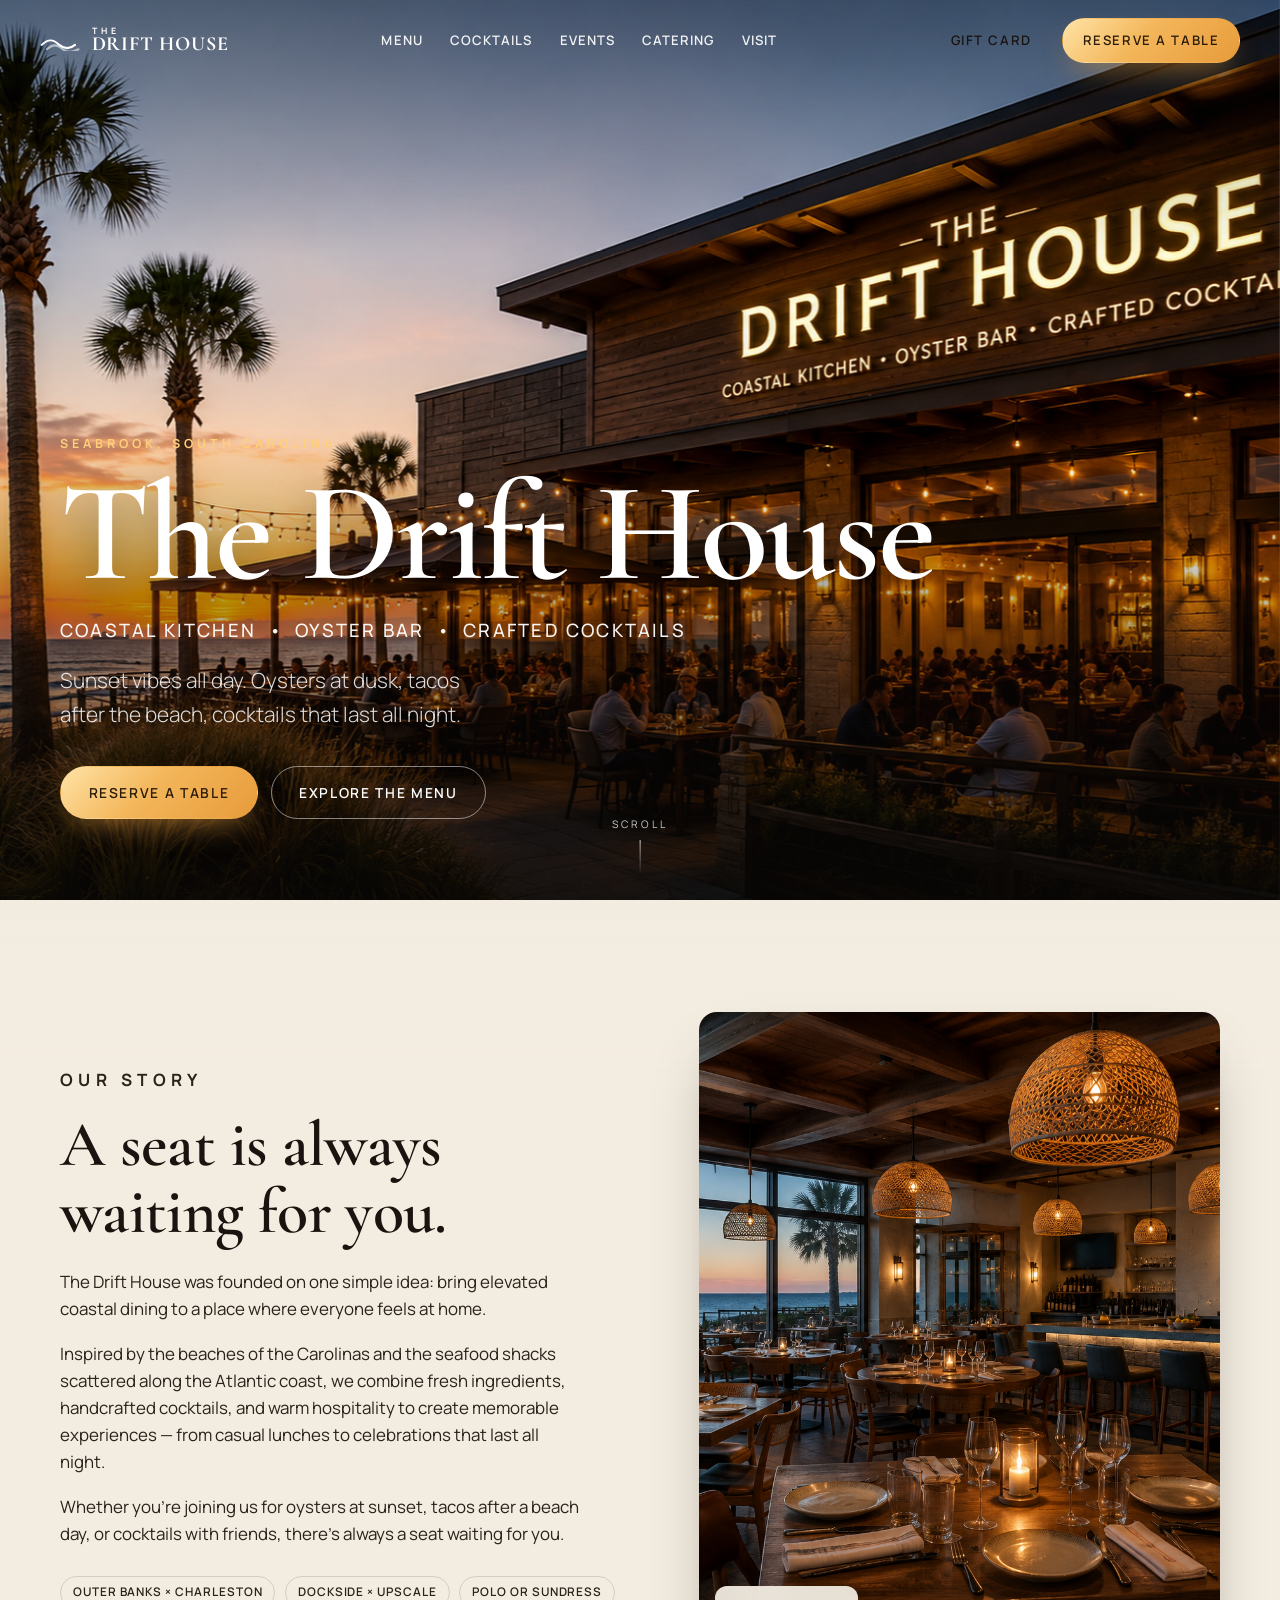
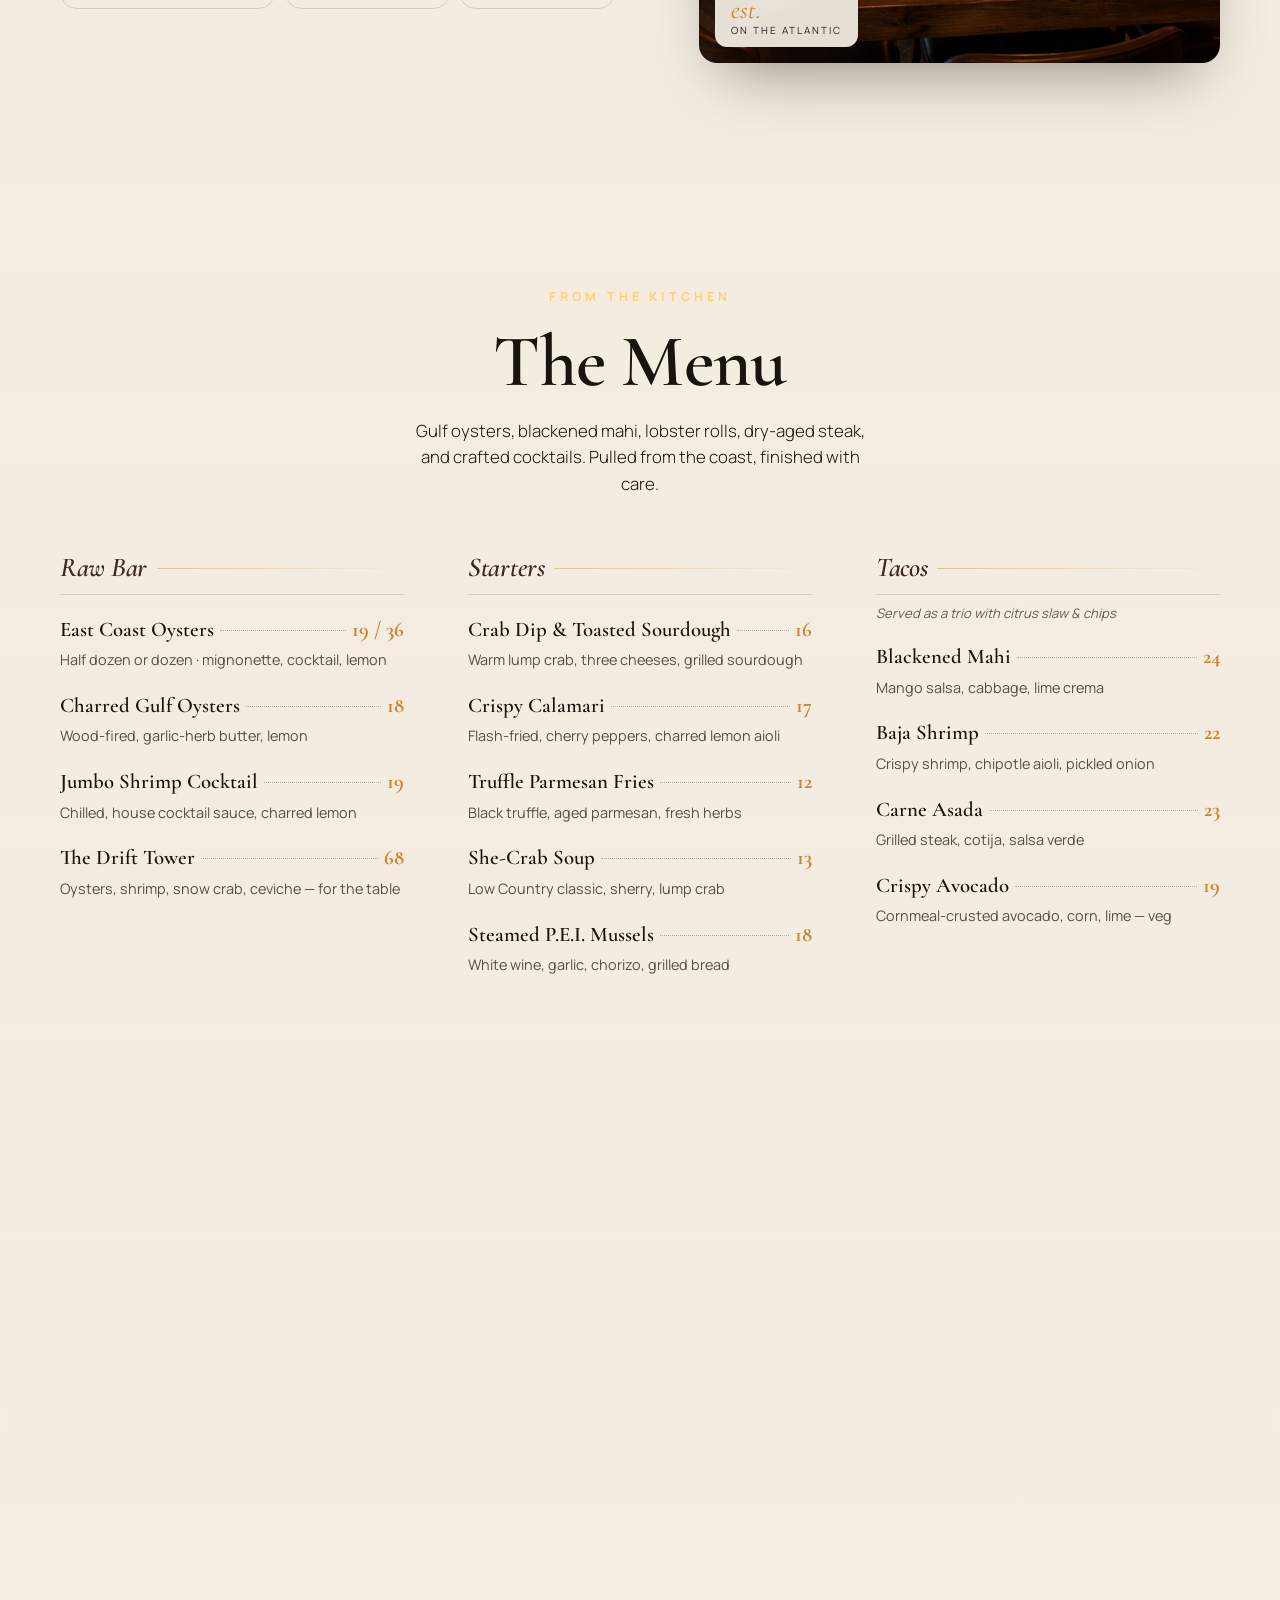
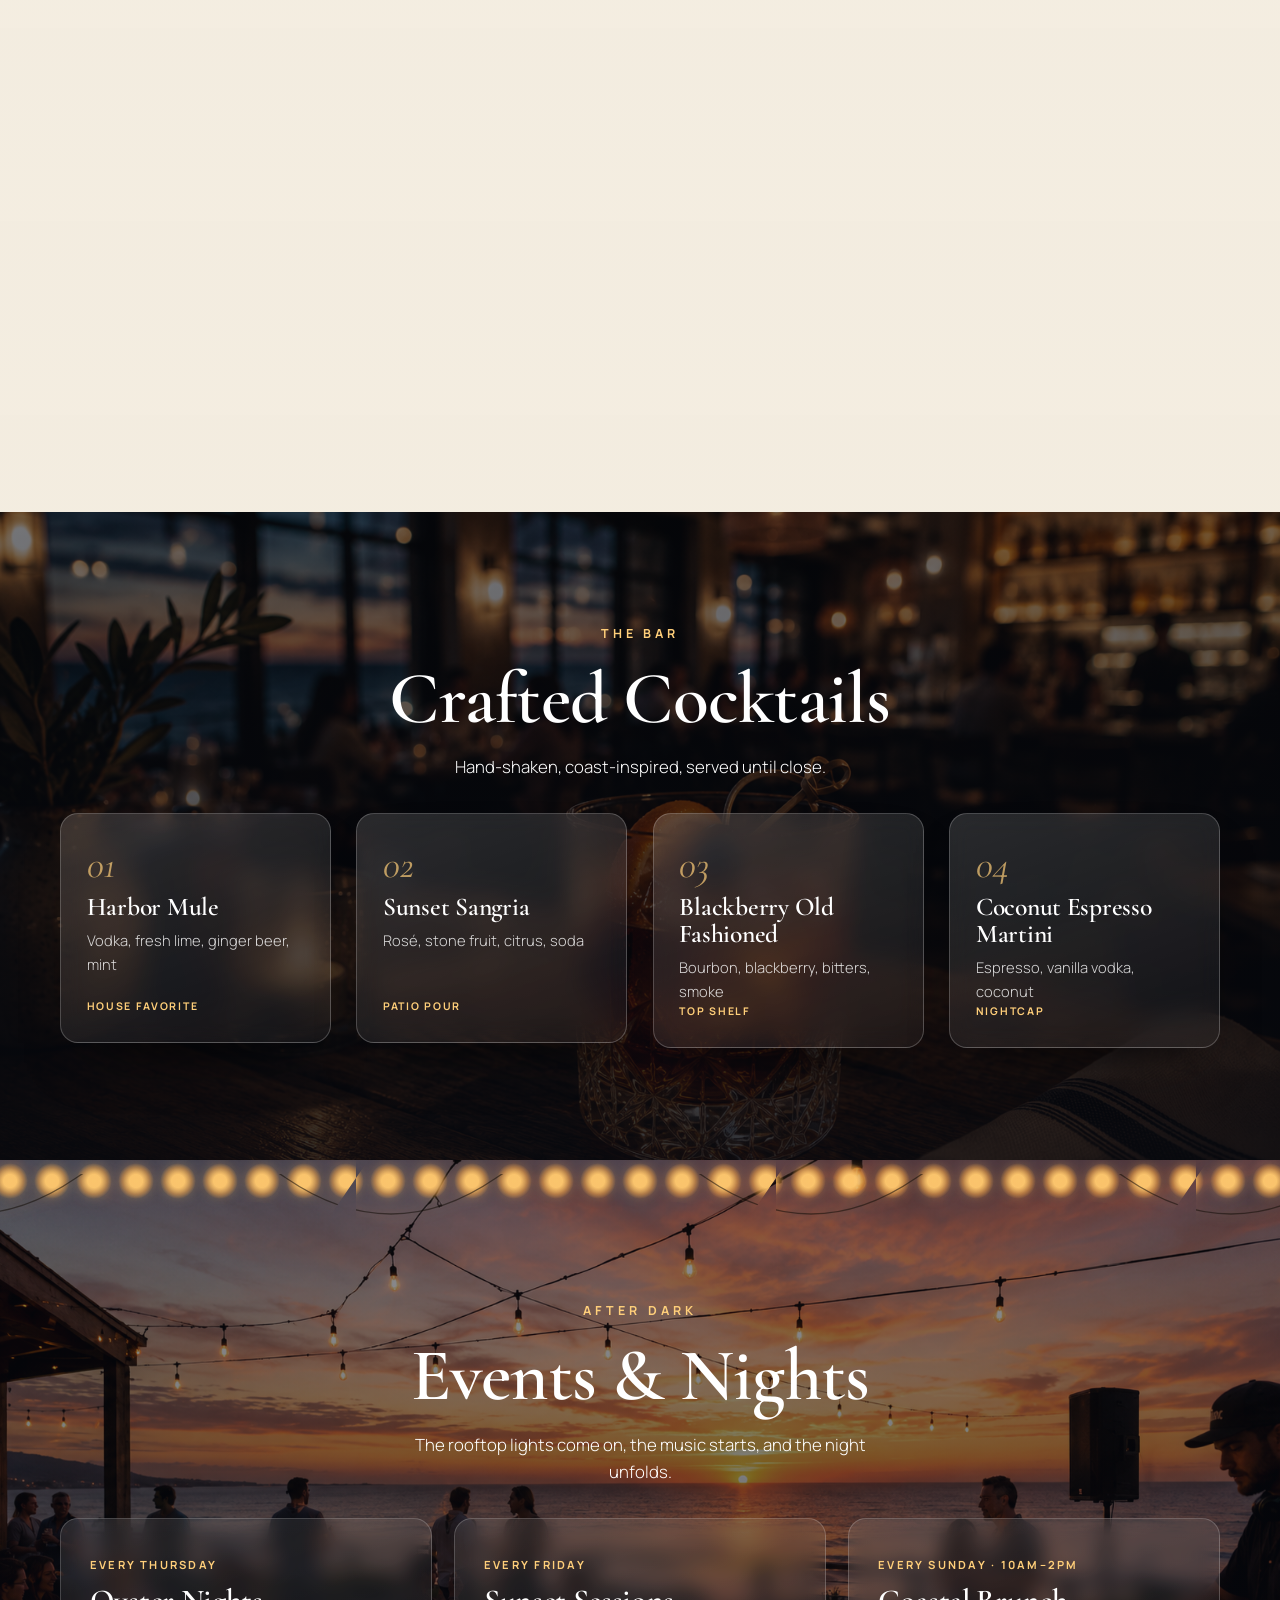
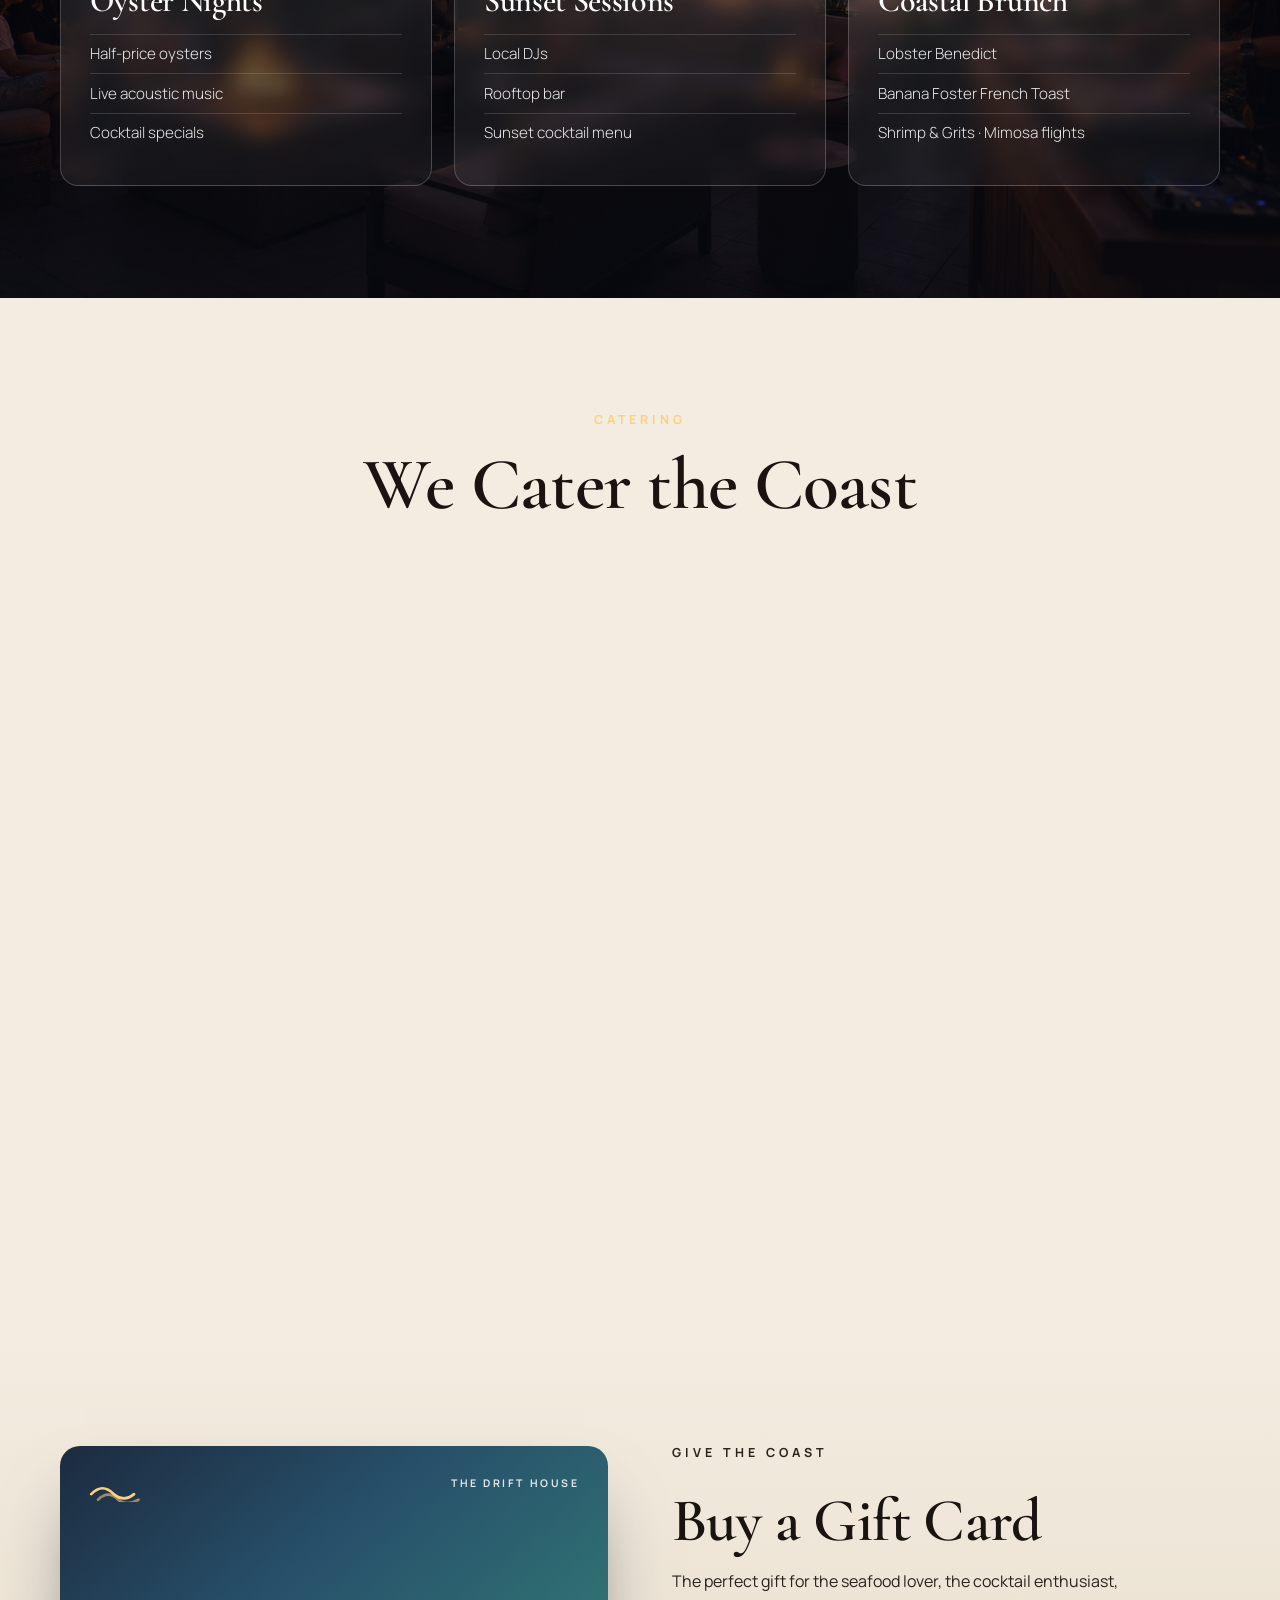
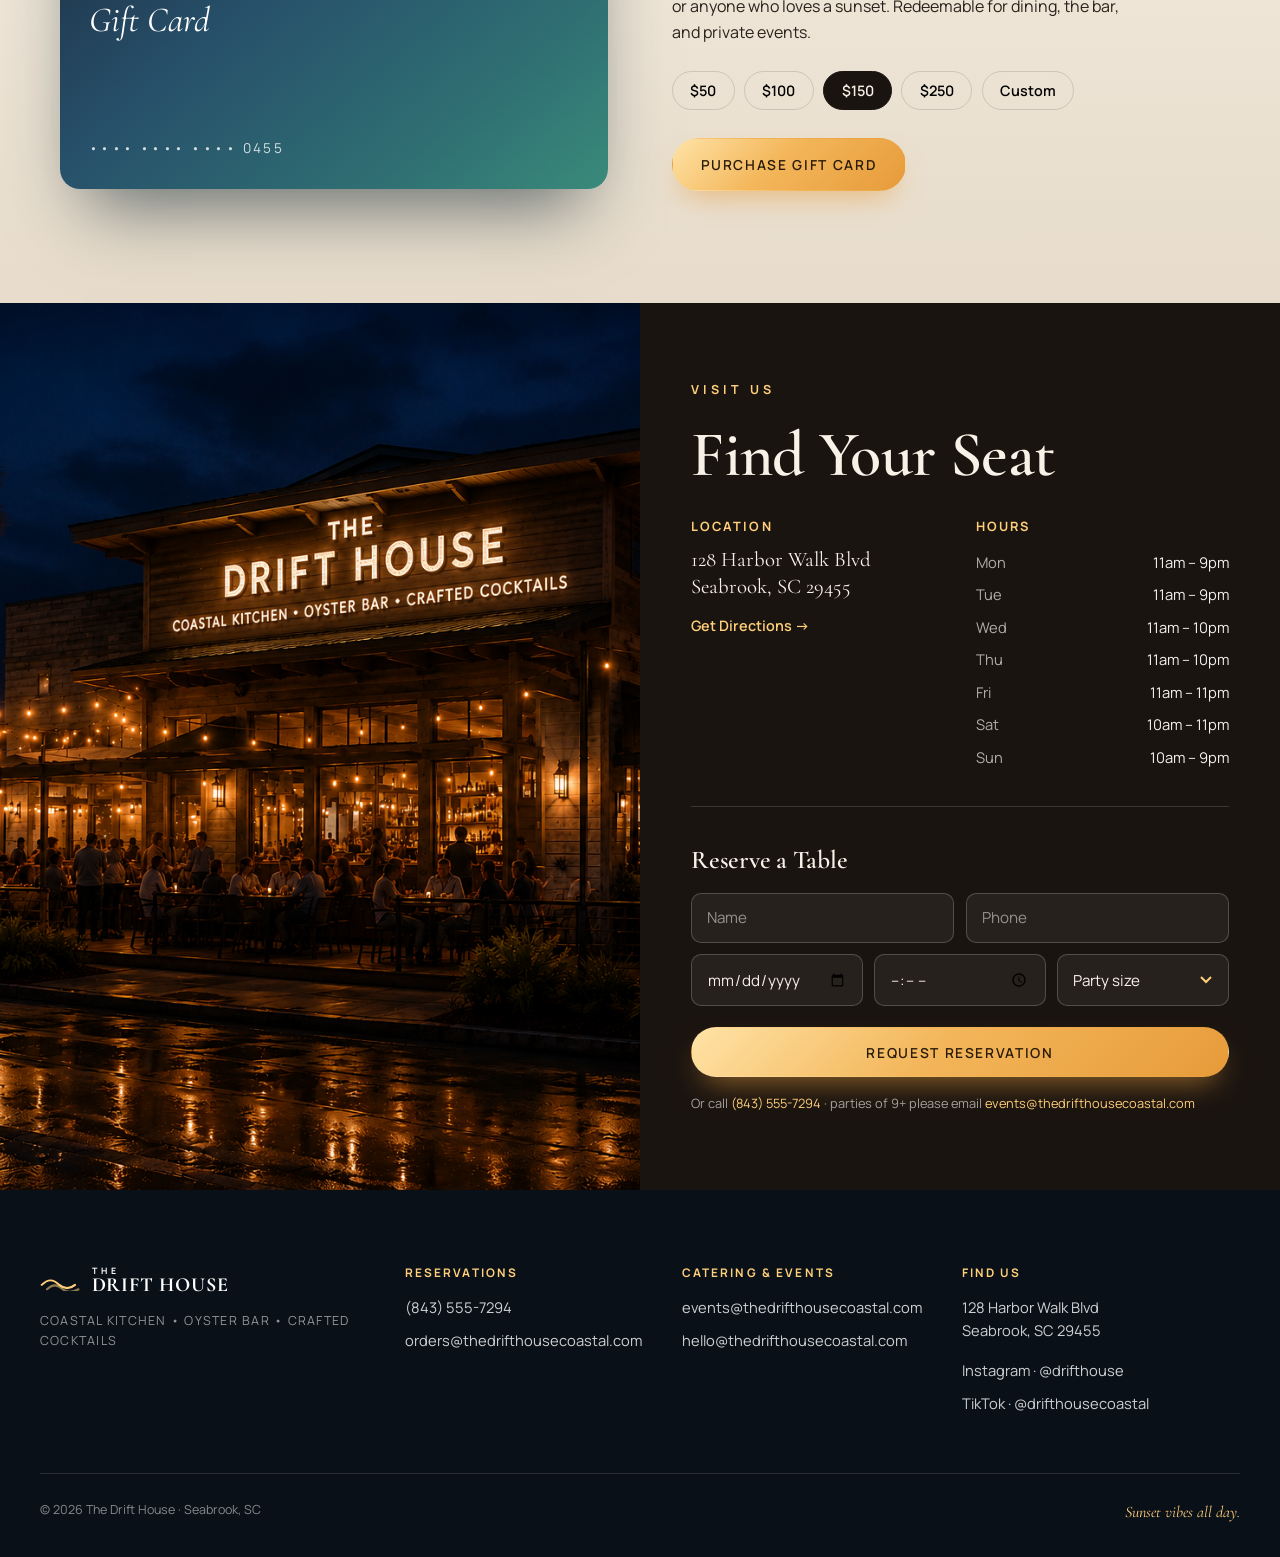
==== commit 63352050: "menu" ====
--- a/site/index.html
+++ b/site/index.html
@@ -19,14 +19,6 @@
   <div class="sky-layer sky-night"></div>
   <div class="stars"></div>
 </div>
-
-<!-- Ambient sound toggle -->
-<button class="sound-toggle" id="soundToggle" aria-label="Toggle ambient sound" title="Ambient sound">
-  <span class="sound-icon">
-    <i></i><i></i><i></i><i></i>
-  </span>
-  <span class="sound-label">Ambience</span>
-</button>
 
 <!-- NAV -->
 <header class="nav" id="nav">
@@ -106,60 +98,183 @@
   <div class="section-head">
     <p class="eyebrow reveal">From the Kitchen</p>
     <h2 class="reveal">The Menu</h2>
-    <p class="section-lead reveal">Gulf oysters, blackened mahi, lobster rolls, dry-aged steak. Pulled from the coast, finished with care.</p>
-  </div>
-
-  <h3 class="menu-cat reveal">Starters</h3>
-  <div class="album-row">
-    <article class="album reveal" style="--art:url('images/oyster-night.png')">
-      <div class="album-art"></div>
-      <div class="album-meta"><h4>Charred Gulf Oysters</h4><span class="price">$18</span></div>
-      <p class="album-desc">Wood-fired, garlic-herb butter, lemon</p>
-    </article>
-    <article class="album reveal" style="--art:url('images/brunch.png')">
-      <div class="album-art"></div>
-      <div class="album-meta"><h4>Crab Dip &amp; Sourdough</h4><span class="price">$16</span></div>
-      <p class="album-desc">Warm lump crab, toasted sourdough</p>
-    </article>
-    <article class="album reveal" style="--art:url('images/tacos.png')">
-      <div class="album-art"></div>
-      <div class="album-meta"><h4>Crispy Calamari</h4><span class="price">$17</span></div>
-      <p class="album-desc">Flash-fried, charred lemon aioli</p>
-    </article>
-    <article class="album reveal" style="--art:url('images/interior.png')">
-      <div class="album-art"></div>
-      <div class="album-meta"><h4>Truffle Parmesan Fries</h4><span class="price">$12</span></div>
-      <p class="album-desc">Black truffle, aged parm, herbs</p>
-    </article>
-  </div>
-
-  <h3 class="menu-cat reveal">Signature Plates</h3>
-  <div class="album-row">
-    <article class="album reveal" style="--art:url('images/tacos.png')">
-      <div class="album-art"></div>
-      <div class="album-meta"><h4>Blackened Mahi Tacos</h4><span class="price">$24</span></div>
-      <p class="album-desc">Citrus slaw, mango, crema</p>
-    </article>
-    <article class="album reveal" style="--art:url('images/brunch.png')">
-      <div class="album-art"></div>
-      <div class="album-meta"><h4>Lobster Roll</h4><span class="price">$29</span></div>
-      <p class="album-desc">Buttered brioche, Old Bay fries</p>
-    </article>
-    <article class="album reveal" style="--art:url('images/exterior-sunset.png')">
-      <div class="album-art"></div>
-      <div class="album-meta"><h4>Bourbon Glazed Salmon</h4><span class="price">$33</span></div>
-      <p class="album-desc">Brown-butter bourbon glaze</p>
-    </article>
-    <article class="album reveal" style="--art:url('images/cocktail.png')">
-      <div class="album-art"></div>
-      <div class="album-meta"><h4>Ribeye &amp; Herb Butter</h4><span class="price">$46</span></div>
-      <p class="album-desc">Dry-aged, smoked sea salt</p>
-    </article>
-    <article class="album reveal" style="--art:url('images/brunch.png')">
-      <div class="album-art"></div>
-      <div class="album-meta"><h4>Shrimp &amp; Grits</h4><span class="price">$28</span></div>
-      <p class="album-desc">Stone-ground grits, andouille</p>
-    </article>
+    <p class="section-lead reveal">Gulf oysters, blackened mahi, lobster rolls, dry-aged steak, and crafted cocktails. Pulled from the coast, finished with care.</p>
+  </div>
+
+  <div class="menu-grid">
+
+    <div class="menu-group reveal">
+      <h3 class="menu-cat">Raw Bar</h3>
+      <div class="menu-item">
+        <div class="mi-head"><span class="mi-name">East Coast Oysters</span><span class="mi-dots"></span><span class="mi-price">19 / 36</span></div>
+        <p class="mi-desc">Half dozen or dozen · mignonette, cocktail, lemon</p>
+      </div>
+      <div class="menu-item">
+        <div class="mi-head"><span class="mi-name">Charred Gulf Oysters</span><span class="mi-dots"></span><span class="mi-price">18</span></div>
+        <p class="mi-desc">Wood-fired, garlic-herb butter, lemon</p>
+      </div>
+      <div class="menu-item">
+        <div class="mi-head"><span class="mi-name">Jumbo Shrimp Cocktail</span><span class="mi-dots"></span><span class="mi-price">19</span></div>
+        <p class="mi-desc">Chilled, house cocktail sauce, charred lemon</p>
+      </div>
+      <div class="menu-item">
+        <div class="mi-head"><span class="mi-name">The Drift Tower</span><span class="mi-dots"></span><span class="mi-price">68</span></div>
+        <p class="mi-desc">Oysters, shrimp, snow crab, ceviche — for the table</p>
+      </div>
+    </div>
+
+    <div class="menu-group reveal">
+      <h3 class="menu-cat">Starters</h3>
+      <div class="menu-item">
+        <div class="mi-head"><span class="mi-name">Crab Dip &amp; Toasted Sourdough</span><span class="mi-dots"></span><span class="mi-price">16</span></div>
+        <p class="mi-desc">Warm lump crab, three cheeses, grilled sourdough</p>
+      </div>
+      <div class="menu-item">
+        <div class="mi-head"><span class="mi-name">Crispy Calamari</span><span class="mi-dots"></span><span class="mi-price">17</span></div>
+        <p class="mi-desc">Flash-fried, cherry peppers, charred lemon aioli</p>
+      </div>
+      <div class="menu-item">
+        <div class="mi-head"><span class="mi-name">Truffle Parmesan Fries</span><span class="mi-dots"></span><span class="mi-price">12</span></div>
+        <p class="mi-desc">Black truffle, aged parmesan, fresh herbs</p>
+      </div>
+      <div class="menu-item">
+        <div class="mi-head"><span class="mi-name">She-Crab Soup</span><span class="mi-dots"></span><span class="mi-price">13</span></div>
+        <p class="mi-desc">Low Country classic, sherry, lump crab</p>
+      </div>
+      <div class="menu-item">
+        <div class="mi-head"><span class="mi-name">Steamed P.E.I. Mussels</span><span class="mi-dots"></span><span class="mi-price">18</span></div>
+        <p class="mi-desc">White wine, garlic, chorizo, grilled bread</p>
+      </div>
+    </div>
+
+    <div class="menu-group reveal">
+      <h3 class="menu-cat">Tacos</h3>
+      <p class="menu-note">Served as a trio with citrus slaw &amp; chips</p>
+      <div class="menu-item">
+        <div class="mi-head"><span class="mi-name">Blackened Mahi</span><span class="mi-dots"></span><span class="mi-price">24</span></div>
+        <p class="mi-desc">Mango salsa, cabbage, lime crema</p>
+      </div>
+      <div class="menu-item">
+        <div class="mi-head"><span class="mi-name">Baja Shrimp</span><span class="mi-dots"></span><span class="mi-price">22</span></div>
+        <p class="mi-desc">Crispy shrimp, chipotle aioli, pickled onion</p>
+      </div>
+      <div class="menu-item">
+        <div class="mi-head"><span class="mi-name">Carne Asada</span><span class="mi-dots"></span><span class="mi-price">23</span></div>
+        <p class="mi-desc">Grilled steak, cotija, salsa verde</p>
+      </div>
+      <div class="menu-item">
+        <div class="mi-head"><span class="mi-name">Crispy Avocado</span><span class="mi-dots"></span><span class="mi-price">19</span></div>
+        <p class="mi-desc">Cornmeal-crusted avocado, corn, lime — veg</p>
+      </div>
+    </div>
+
+    <div class="menu-group reveal">
+      <h3 class="menu-cat">From the Sea</h3>
+      <div class="menu-item">
+        <div class="mi-head"><span class="mi-name">Lobster Roll</span><span class="mi-dots"></span><span class="mi-price">29</span></div>
+        <p class="mi-desc">Buttered brioche, lemon aioli, Old Bay fries</p>
+      </div>
+      <div class="menu-item">
+        <div class="mi-head"><span class="mi-name">Bourbon Glazed Salmon</span><span class="mi-dots"></span><span class="mi-price">33</span></div>
+        <p class="mi-desc">Brown-butter bourbon glaze, charred broccolini</p>
+      </div>
+      <div class="menu-item">
+        <div class="mi-head"><span class="mi-name">Shrimp &amp; Grits</span><span class="mi-dots"></span><span class="mi-price">28</span></div>
+        <p class="mi-desc">Stone-ground grits, andouille, tomato gravy</p>
+      </div>
+      <div class="menu-item">
+        <div class="mi-head"><span class="mi-name">Seared Sea Scallops</span><span class="mi-dots"></span><span class="mi-price">36</span></div>
+        <p class="mi-desc">Sweet corn purée, pancetta, micro herbs</p>
+      </div>
+      <div class="menu-item">
+        <div class="mi-head"><span class="mi-name">Low Country Boil</span><span class="mi-dots"></span><span class="mi-price">39</span></div>
+        <p class="mi-desc">Shrimp, snow crab, sausage, corn, potatoes</p>
+      </div>
+    </div>
+
+    <div class="menu-group reveal">
+      <h3 class="menu-cat">From the Land</h3>
+      <div class="menu-item">
+        <div class="mi-head"><span class="mi-name">Ribeye &amp; Herb Butter</span><span class="mi-dots"></span><span class="mi-price">46</span></div>
+        <p class="mi-desc">16oz dry-aged, smoked sea salt, herb butter</p>
+      </div>
+      <div class="menu-item">
+        <div class="mi-head"><span class="mi-name">Filet Mignon</span><span class="mi-dots"></span><span class="mi-price">42</span></div>
+        <p class="mi-desc">8oz center-cut, red wine demi, whipped potato</p>
+      </div>
+      <div class="menu-item">
+        <div class="mi-head"><span class="mi-name">Half Roasted Chicken</span><span class="mi-dots"></span><span class="mi-price">27</span></div>
+        <p class="mi-desc">Lemon-thyme jus, seasonal vegetables</p>
+      </div>
+      <div class="menu-item">
+        <div class="mi-head"><span class="mi-name">The Drift Burger</span><span class="mi-dots"></span><span class="mi-price">19</span></div>
+        <p class="mi-desc">Wagyu blend, aged cheddar, special sauce, fries</p>
+      </div>
+    </div>
+
+    <div class="menu-group reveal">
+      <h3 class="menu-cat">Sides</h3>
+      <div class="menu-item">
+        <div class="mi-head"><span class="mi-name">Old Bay Fries</span><span class="mi-dots"></span><span class="mi-price">7</span></div>
+      </div>
+      <div class="menu-item">
+        <div class="mi-head"><span class="mi-name">Stone-Ground Grits</span><span class="mi-dots"></span><span class="mi-price">7</span></div>
+      </div>
+      <div class="menu-item">
+        <div class="mi-head"><span class="mi-name">Charred Broccolini</span><span class="mi-dots"></span><span class="mi-price">9</span></div>
+      </div>
+      <div class="menu-item">
+        <div class="mi-head"><span class="mi-name">Lobster Mac &amp; Cheese</span><span class="mi-dots"></span><span class="mi-price">14</span></div>
+      </div>
+      <div class="menu-item">
+        <div class="mi-head"><span class="mi-name">Seasonal Garden Salad</span><span class="mi-dots"></span><span class="mi-price">8</span></div>
+      </div>
+    </div>
+
+    <div class="menu-group reveal">
+      <h3 class="menu-cat">Signature Cocktails</h3>
+      <div class="menu-item">
+        <div class="mi-head"><span class="mi-name">Harbor Mule</span><span class="mi-dots"></span><span class="mi-price">14</span></div>
+        <p class="mi-desc">Vodka, fresh lime, ginger beer, mint</p>
+      </div>
+      <div class="menu-item">
+        <div class="mi-head"><span class="mi-name">Sunset Sangria</span><span class="mi-dots"></span><span class="mi-price">13</span></div>
+        <p class="mi-desc">Rosé, stone fruit, citrus, soda</p>
+      </div>
+      <div class="menu-item">
+        <div class="mi-head"><span class="mi-name">Blackberry Old Fashioned</span><span class="mi-dots"></span><span class="mi-price">16</span></div>
+        <p class="mi-desc">Bourbon, blackberry, bitters, smoked</p>
+      </div>
+      <div class="menu-item">
+        <div class="mi-head"><span class="mi-name">Coconut Espresso Martini</span><span class="mi-dots"></span><span class="mi-price">15</span></div>
+        <p class="mi-desc">Espresso, vanilla vodka, coconut cream</p>
+      </div>
+      <div class="menu-item">
+        <div class="mi-head"><span class="mi-name">Painkiller</span><span class="mi-dots"></span><span class="mi-price">14</span></div>
+        <p class="mi-desc">Rum, pineapple, coconut, orange, nutmeg</p>
+      </div>
+      <div class="menu-item">
+        <div class="mi-head"><span class="mi-name">Salted Lime Margarita</span><span class="mi-dots"></span><span class="mi-price">13</span></div>
+        <p class="mi-desc">Blanco tequila, lime, agave, sea salt</p>
+      </div>
+    </div>
+
+    <div class="menu-group reveal">
+      <h3 class="menu-cat">Wine, Beer &amp; Zero-Proof</h3>
+      <div class="menu-item">
+        <div class="mi-head"><span class="mi-name">Wines by the Glass</span><span class="mi-dots"></span><span class="mi-price">11+</span></div>
+        <p class="mi-desc">Rotating red, white, rosé &amp; sparkling — ask your server</p>
+      </div>
+      <div class="menu-item">
+        <div class="mi-head"><span class="mi-name">Draft &amp; Coastal Craft Beer</span><span class="mi-dots"></span><span class="mi-price">7+</span></div>
+        <p class="mi-desc">Local lagers, IPAs &amp; seasonal pours on tap</p>
+      </div>
+      <div class="menu-item">
+        <div class="mi-head"><span class="mi-name">Zero-Proof Coolers</span><span class="mi-dots"></span><span class="mi-price">9</span></div>
+        <p class="mi-desc">Cucumber spritz, blackberry smash, virgin painkiller</p>
+      </div>
+    </div>
+
   </div>
 </section>
 
@@ -254,10 +369,20 @@
 <!-- CATERING -->
 <section class="catering" id="catering">
   <div class="section-head">
-    <p class="eyebrow reveal">Private Events</p>
-    <h2 class="reveal">Catering &amp; Buyouts</h2>
-    <p class="section-lead reveal">Weddings, corporate dinners, birthdays, rehearsal dinners, holiday parties — hosted on the coast.</p>
-  </div>
+    <p class="eyebrow reveal">Catering</p>
+    <h2 class="reveal">We Cater the Coast</h2>
+    <p class="section-lead reveal">Bring The Drift House to your event. Fresh coastal menus, crafted cocktails, and warm hospitality — delivered and served wherever you celebrate.</p>
+  </div>
+
+  <div class="cater-types reveal">
+    <span>Weddings</span>
+    <span>Corporate Events</span>
+    <span>Birthday Parties</span>
+    <span>Rehearsal Dinners</span>
+    <span>Holiday Parties</span>
+    <span>Showers &amp; Reunions</span>
+  </div>
+
   <div class="pkg-row">
     <article class="pkg reveal">
       <h3>Harbor Package</h3>
@@ -282,16 +407,18 @@
       <a href="#reserve" class="btn btn-beacon">Inquire</a>
     </article>
     <article class="pkg reveal">
-      <h3>Full Restaurant Buyout</h3>
+      <h3>Full-Service Catering</h3>
       <p class="pkg-price"><strong>Up to 180</strong> guests</p>
       <ul>
-        <li>Indoor + patio access</li>
+        <li>On-site or at your venue</li>
         <li>Fully custom menu</li>
-        <li>Dedicated event coordinator</li>
+        <li>Dedicated event coordinator &amp; staff</li>
       </ul>
       <a href="#reserve" class="btn btn-line">Inquire</a>
     </article>
   </div>
+
+  <p class="cater-foot reveal">Ready to plan? Email <a href="mailto:events@thedrifthousecoastal.com">events@thedrifthousecoastal.com</a> and our catering team will build a custom proposal.</p>
 </section>
 
 <!-- GIFT CARD -->
--- a/site/styles.css
+++ b/site/styles.css
@@ -131,24 +131,6 @@
 .nav-burger span{display:block;width:24px;height:2px;background:#fff;transition:background .4s}
 .nav.scrolled .nav-burger span{background:var(--ink)}
 
-/* ---------- Sound toggle ---------- */
-.sound-toggle{
-  position:fixed;right:clamp(1rem,4vw,2.5rem);bottom:1.4rem;z-index:60;
-  display:flex;align-items:center;gap:.55rem;
-  background:rgba(12,19,32,.55);backdrop-filter:blur(10px);
-  color:#fff;border:1px solid rgba(255,255,255,.25);border-radius:100px;
-  padding:.55rem .9rem;cursor:pointer;font-size:.72rem;font-weight:600;
-  letter-spacing:.1em;text-transform:uppercase;transition:transform .3s,background .3s;
-}
-.sound-toggle:hover{transform:translateY(-2px);background:rgba(12,19,32,.75)}
-.sound-icon{display:flex;align-items:flex-end;gap:2px;height:14px}
-.sound-icon i{width:2.5px;height:5px;background:var(--beacon);border-radius:2px;transition:height .2s}
-.sound-toggle.on .sound-icon i{animation:eq .9s ease-in-out infinite}
-.sound-toggle.on .sound-icon i:nth-child(2){animation-delay:.15s}
-.sound-toggle.on .sound-icon i:nth-child(3){animation-delay:.3s}
-.sound-toggle.on .sound-icon i:nth-child(4){animation-delay:.45s}
-@keyframes eq{0%,100%{height:4px}50%{height:13px}}
-
 /* ---------- HERO ---------- */
 .hero{position:relative;min-height:100svh;display:flex;align-items:flex-end;overflow:hidden}
 .hero-media{position:absolute;inset:0;z-index:-1}
@@ -189,25 +171,29 @@
 .about-media-badge .big{font-family:'Cormorant Garamond',serif;font-size:1.6rem;font-style:italic;color:var(--amber-deep)}
 .about-media-badge .small{font-size:.62rem;letter-spacing:.2em;text-transform:uppercase;color:var(--ink-soft);margin-top:.2rem}
 
-/* ---------- MENU (Apple Music albums) ---------- */
-.menu{padding-bottom:clamp(3rem,7vw,5rem)}
-.menu-cat{max-width:var(--maxw);margin:2.4rem auto 1.2rem;padding:0 clamp(1.2rem,4vw,2.5rem);font-size:1.8rem;font-style:italic;color:var(--wood)}
-.album-row{max-width:var(--maxw);margin:0 auto;padding:0 clamp(1.2rem,4vw,2.5rem);display:grid;grid-template-columns:repeat(auto-fill,minmax(220px,1fr));gap:clamp(1rem,2.5vw,1.8rem)}
-.album{cursor:default;transition:transform .4s var(--ease)}
-.album-art{
-  width:100%;aspect-ratio:1;border-radius:16px;
-  background-image:var(--art);background-size:cover;background-position:center;
-  box-shadow:0 18px 30px -18px rgba(20,12,6,.55);
-  transition:transform .45s var(--ease),box-shadow .45s var(--ease),filter .45s;
-  position:relative;overflow:hidden;
-}
-.album-art::after{content:"";position:absolute;inset:0;background:linear-gradient(180deg,transparent 55%,rgba(0,0,0,.35));opacity:0;transition:opacity .4s}
-.album:hover .album-art{transform:translateY(-8px) scale(1.02);box-shadow:0 32px 50px -20px rgba(20,12,6,.6);filter:saturate(1.08)}
-.album:hover .album-art::after{opacity:1}
-.album-meta{display:flex;justify-content:space-between;align-items:baseline;margin-top:.85rem;gap:.5rem}
-.album-meta h4{font-size:1.18rem;font-weight:600}
-.price{font-family:'Manrope',sans-serif;font-weight:700;font-size:.9rem;color:var(--amber-deep);white-space:nowrap}
-.album-desc{font-size:.85rem;color:var(--ink-soft);opacity:.75;margin-top:.15rem}
+/* ---------- MENU (classic text menu) ---------- */
+.menu{padding-bottom:clamp(4rem,9vw,7rem);background:linear-gradient(180deg,rgba(243,236,224,.93),rgba(243,236,224,.97));backdrop-filter:blur(3px)}
+.menu-grid{
+  max-width:var(--maxw);margin:0 auto;padding:1.5rem clamp(1.2rem,4vw,2.5rem) 0;
+  display:grid;grid-template-columns:repeat(auto-fit,minmax(340px,1fr));
+  gap:clamp(2rem,4vw,3.5rem) clamp(2.5rem,5vw,5rem);
+}
+.menu-group{break-inside:avoid}
+.menu-cat{
+  font-size:1.7rem;font-style:italic;color:var(--wood);
+  padding-bottom:.7rem;margin-bottom:1.1rem;
+  border-bottom:1px solid var(--line);
+  display:flex;align-items:center;gap:.6rem;
+}
+.menu-cat::after{content:"";flex:1;height:1px;background:linear-gradient(90deg,var(--amber-deep),transparent);opacity:.4}
+.menu-note{font-size:.82rem;font-style:italic;color:var(--ink-soft);opacity:.7;margin:-.6rem 0 1rem}
+.menu-item{margin-bottom:1.1rem}
+.menu-item:last-child{margin-bottom:0}
+.mi-head{display:flex;align-items:baseline;gap:.4rem}
+.mi-name{font-family:'Cormorant Garamond',serif;font-size:1.3rem;font-weight:600;color:var(--ink);white-space:nowrap;overflow:hidden;text-overflow:ellipsis}
+.mi-dots{flex:1;border-bottom:1.5px dotted rgba(58,42,29,.32);transform:translateY(-5px);min-width:1.5rem}
+.mi-price{font-family:'Cormorant Garamond',serif;font-size:1.3rem;font-weight:700;color:var(--amber-deep);white-space:nowrap}
+.mi-desc{font-size:.9rem;color:var(--ink-soft);opacity:.78;margin-top:.15rem;max-width:48ch}
 
 /* ---------- COCKTAILS (3D tilt) ---------- */
 .cocktails{padding-bottom:clamp(4rem,9vw,7rem);overflow:hidden;color:#fff}
@@ -264,6 +250,11 @@
 
 /* ---------- CATERING ---------- */
 .catering{background:var(--sand);padding-bottom:clamp(4rem,9vw,7rem)}
+.cater-types{max-width:var(--maxw);margin:0 auto 2.6rem;padding:0 clamp(1.2rem,4vw,2.5rem);display:flex;flex-wrap:wrap;justify-content:center;gap:.6rem}
+.cater-types span{font-size:.76rem;letter-spacing:.1em;text-transform:uppercase;font-weight:600;padding:.55em 1.1em;border:1px solid var(--line);border-radius:100px;color:var(--ink-soft);background:var(--cream)}
+.cater-foot{max-width:var(--maxw);margin:2.6rem auto 0;padding:0 clamp(1.2rem,4vw,2.5rem);text-align:center;font-size:1rem;color:var(--ink-soft)}
+.cater-foot a{color:var(--amber-deep);font-weight:600}
+.cater-foot a:hover{text-decoration:underline}
 .pkg-row{max-width:var(--maxw);margin:0 auto;padding:0 clamp(1.2rem,4vw,2.5rem);display:grid;grid-template-columns:repeat(auto-fit,minmax(260px,1fr));gap:1.4rem;align-items:stretch}
 .pkg{
   position:relative;background:var(--cream);border:1px solid var(--line);border-radius:18px;
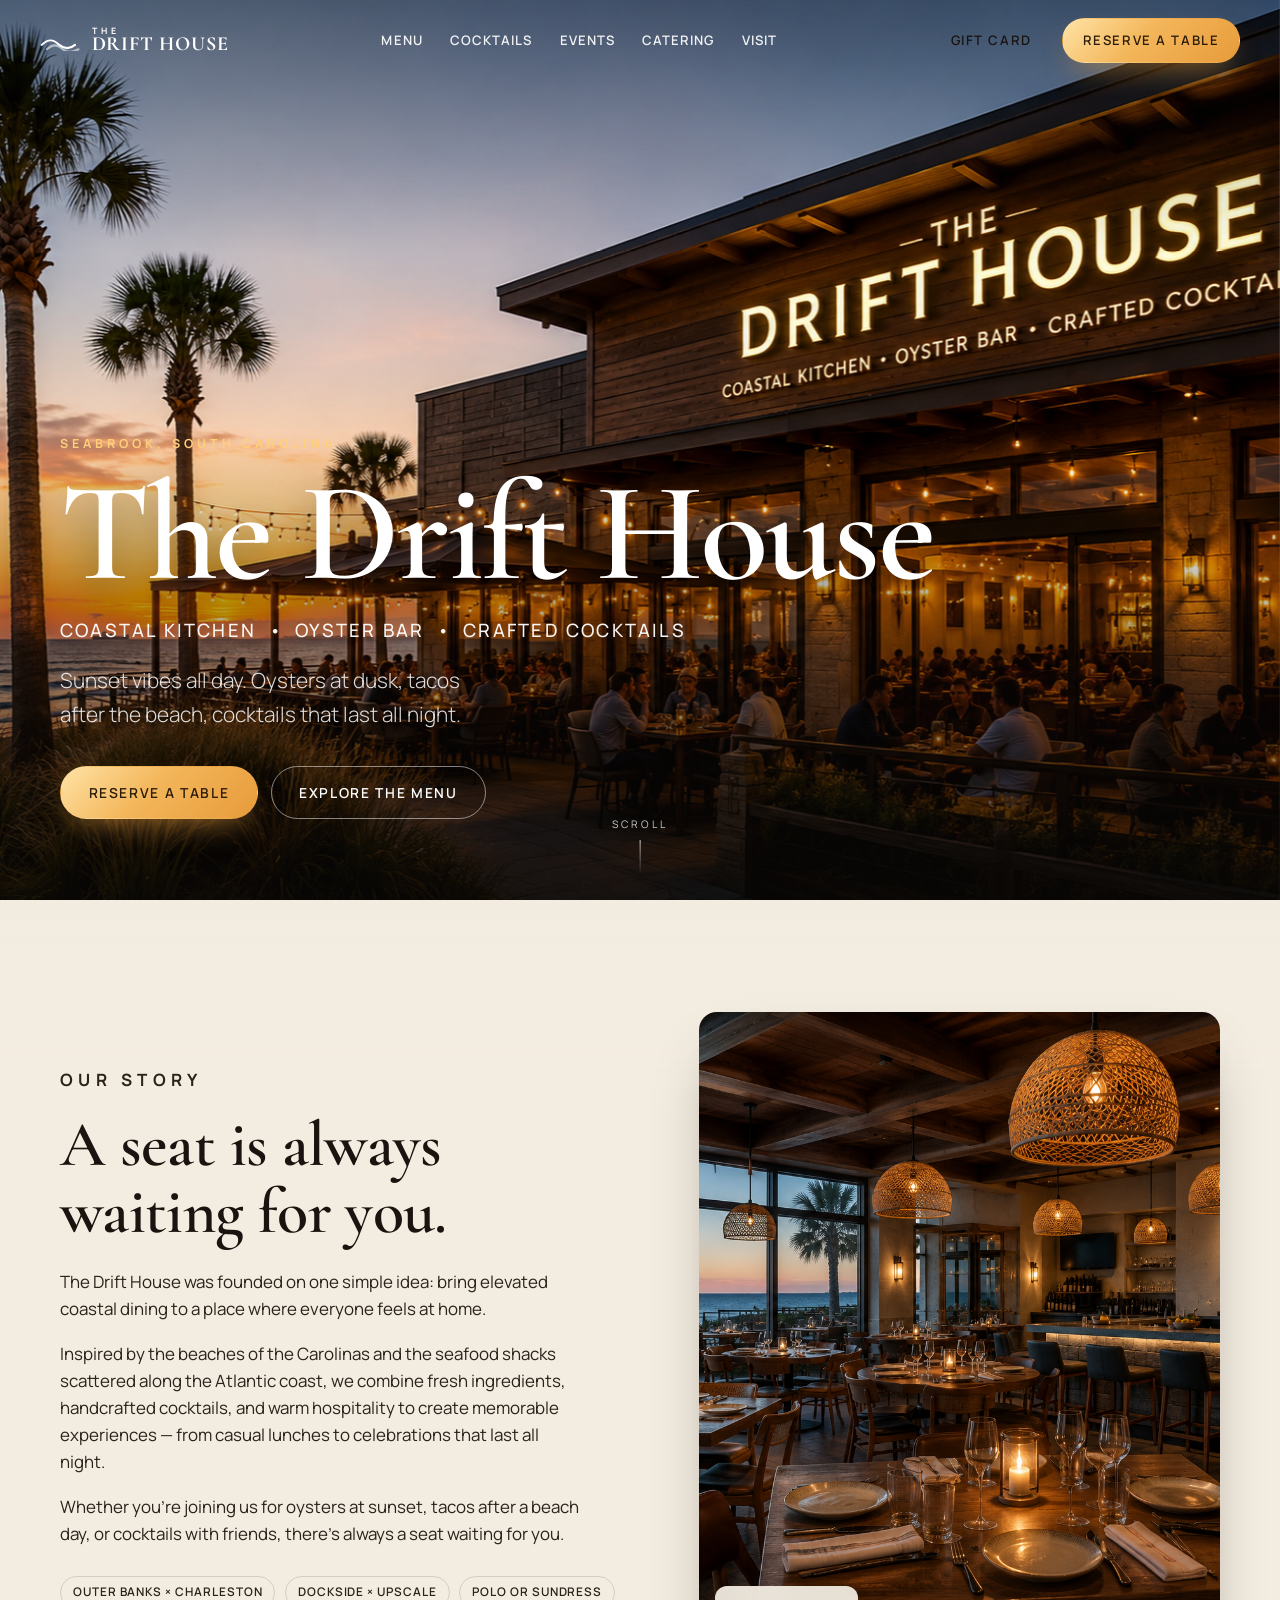
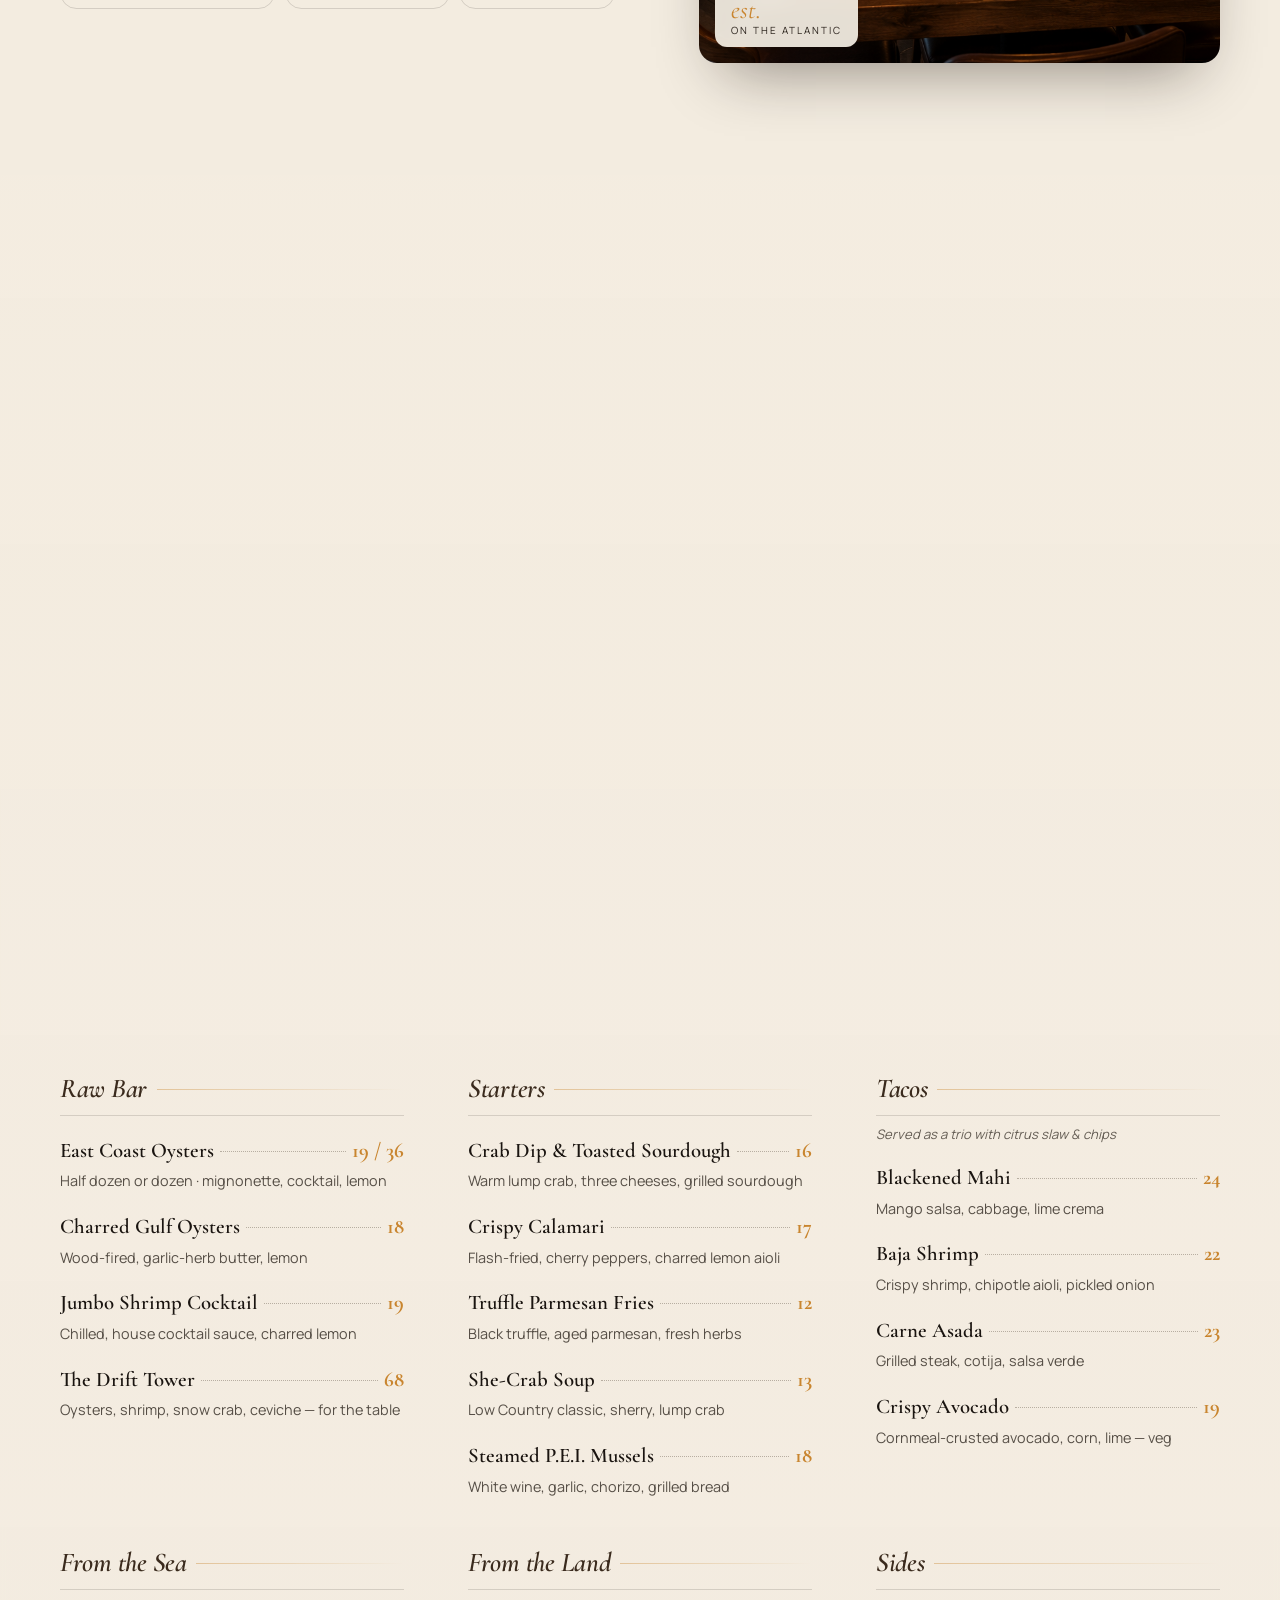
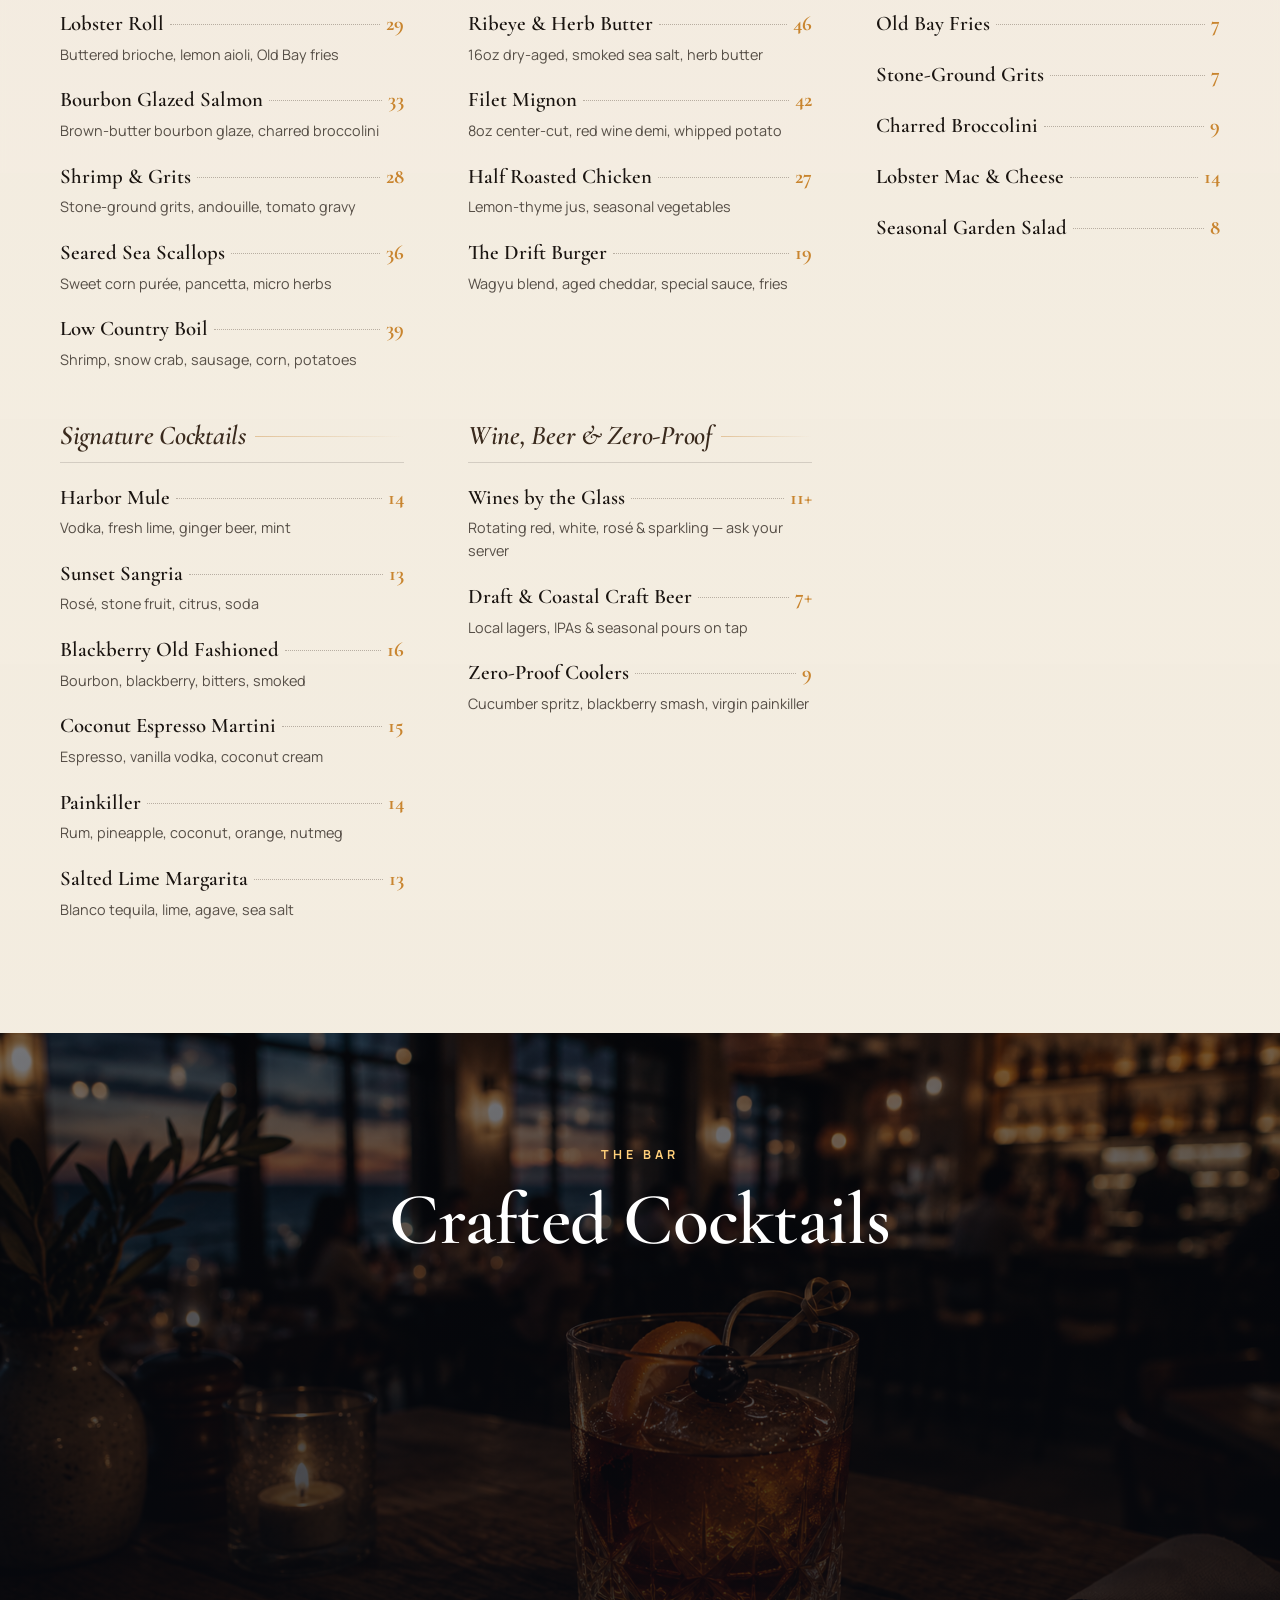
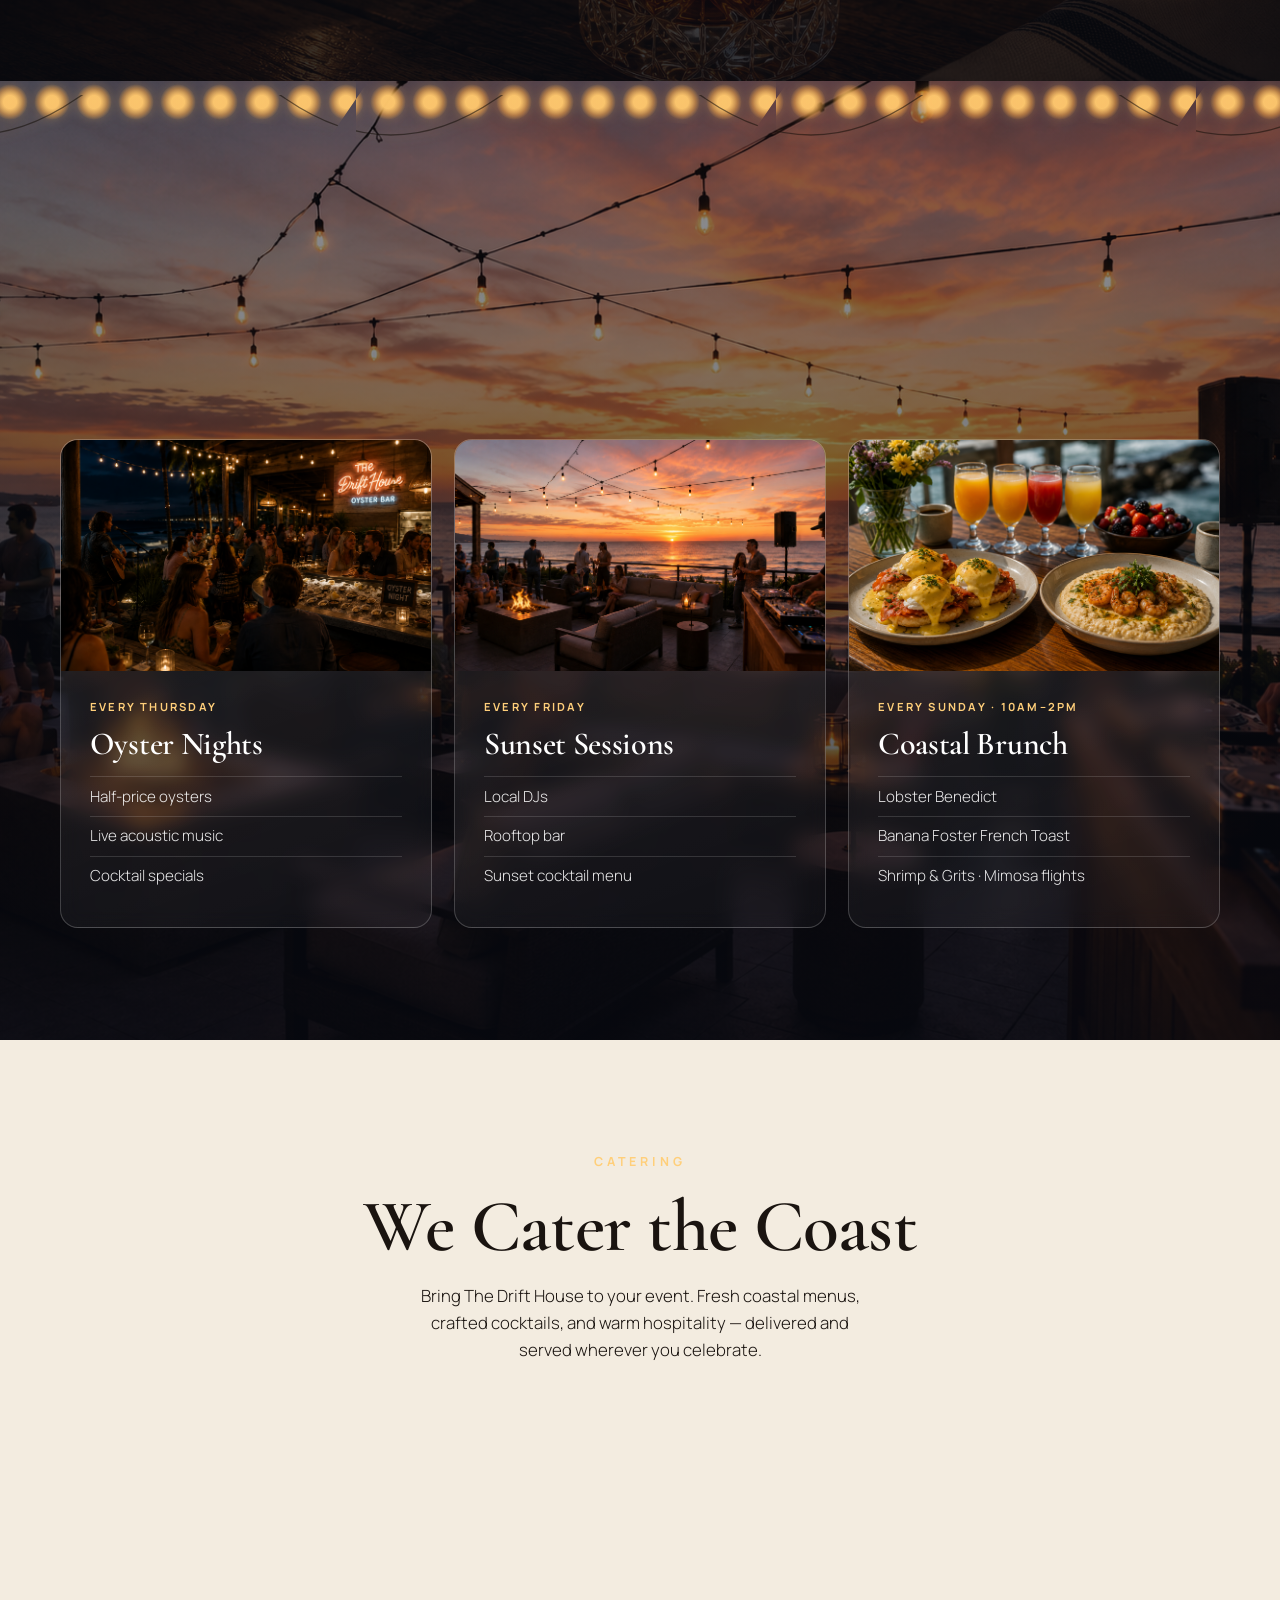
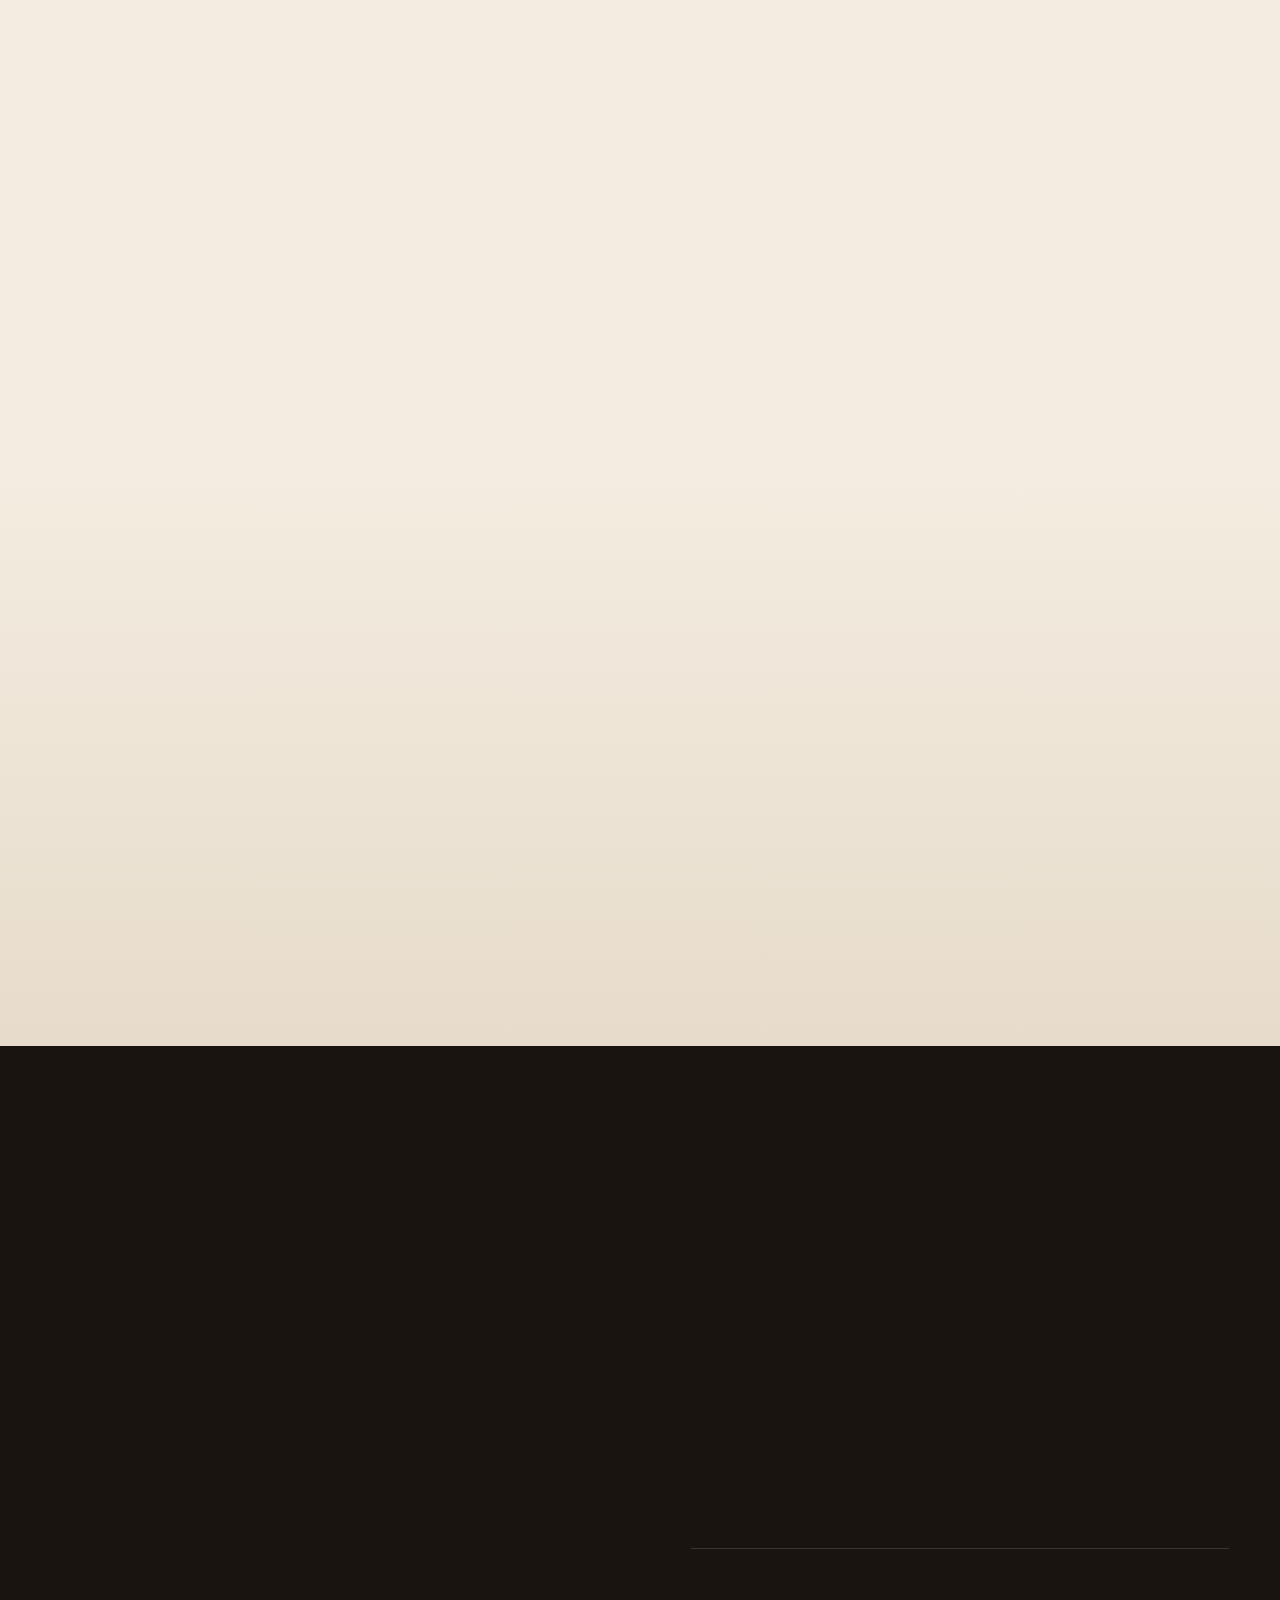
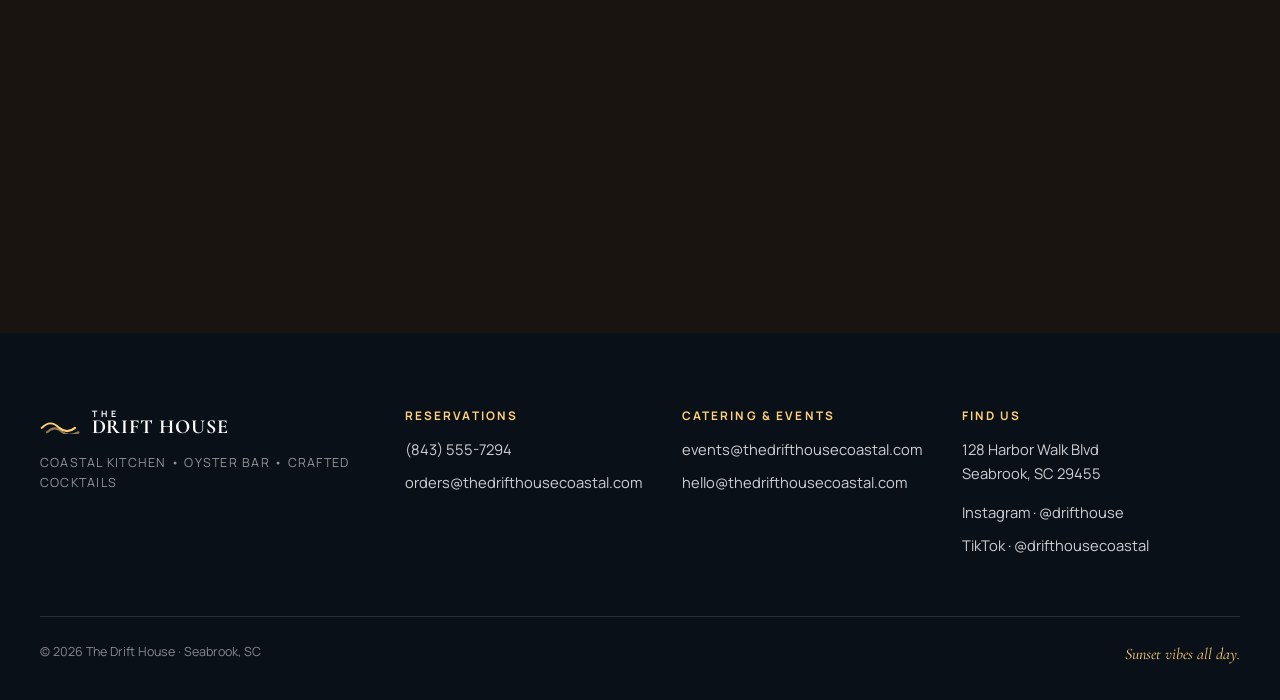
==== commit cb9ba052: "Surface all coastal photos: tacos signature dish + event card images Add tacos.png as a Signature Di" ====
--- a/site/index.html
+++ b/site/index.html
@@ -101,6 +101,16 @@
     <p class="section-lead reveal">Gulf oysters, blackened mahi, lobster rolls, dry-aged steak, and crafted cocktails. Pulled from the coast, finished with care.</p>
   </div>
 
+  <div class="menu-feature reveal">
+    <div class="menu-feature-inner">
+      <img src="images/tacos.png" alt="The Drift House signature coastal tacos with citrus slaw and fresh salsa" />
+      <div class="menu-feature-cap">
+        <p class="eyebrow">Signature Dish</p>
+        <h3>Coastal Tacos, Three Ways</h3>
+      </div>
+    </div>
+  </div>
+
   <div class="menu-grid">
 
     <div class="menu-group reveal">
@@ -337,6 +347,7 @@
   </div>
   <div class="events-grid">
     <article class="event-card reveal">
+      <div class="event-img"><img src="images/oyster-night.png" alt="Guests gathered under string lights for Oyster Nights at The Drift House" /></div>
       <span class="event-day">Every Thursday</span>
       <h3>Oyster Nights</h3>
       <ul>
@@ -346,6 +357,7 @@
       </ul>
     </article>
     <article class="event-card reveal">
+      <div class="event-img"><img src="images/rooftop-sunset.png" alt="Rooftop bar glowing at sunset during Sunset Sessions" /></div>
       <span class="event-day">Every Friday</span>
       <h3>Sunset Sessions</h3>
       <ul>
@@ -355,6 +367,7 @@
       </ul>
     </article>
     <article class="event-card reveal">
+      <div class="event-img"><img src="images/brunch.png" alt="Sunday coastal brunch spread with mimosas and fresh plates" /></div>
       <span class="event-day">Every Sunday · 10am–2pm</span>
       <h3>Coastal Brunch</h3>
       <ul>
--- a/site/styles.css
+++ b/site/styles.css
@@ -187,6 +187,11 @@
 }
 .menu-cat::after{content:"";flex:1;height:1px;background:linear-gradient(90deg,var(--amber-deep),transparent);opacity:.4}
 .menu-note{font-size:.82rem;font-style:italic;color:var(--ink-soft);opacity:.7;margin:-.6rem 0 1rem}
+.menu-feature{max-width:var(--maxw);margin:1.5rem auto 0;padding:0 clamp(1.2rem,4vw,2.5rem)}
+.menu-feature-inner{position:relative;border-radius:20px;overflow:hidden;aspect-ratio:21/9}
+.menu-feature img{width:100%;height:100%;object-fit:cover;display:block}
+.menu-feature-cap{position:absolute;left:0;right:0;bottom:0;padding:1.6rem clamp(1.4rem,3vw,2.2rem);color:#fff;background:linear-gradient(0deg,rgba(8,10,18,.72),rgba(8,10,18,.15) 60%,transparent)}
+.menu-feature-cap h3{font-size:clamp(1.6rem,3.6vw,2.6rem);color:#fff;line-height:1.05}
 .menu-item{margin-bottom:1.1rem}
 .menu-item:last-child{margin-bottom:0}
 .mi-head{display:flex;align-items:baseline;gap:.4rem}
@@ -237,11 +242,14 @@
 .events .section-head{padding-top:clamp(5rem,11vw,9rem)}
 .events-grid{position:relative;z-index:2;max-width:var(--maxw);margin:0 auto;padding:0 clamp(1.2rem,4vw,2.5rem);display:grid;grid-template-columns:repeat(auto-fit,minmax(260px,1fr));gap:1.4rem}
 .event-card{
-  border-radius:18px;padding:2rem 1.8rem;
+  border-radius:18px;padding:2rem 1.8rem;overflow:hidden;
   background:linear-gradient(160deg,rgba(255,255,255,.1),rgba(255,255,255,.03));
   border:1px solid rgba(255,255,255,.2);backdrop-filter:blur(10px);
   transition:transform .4s var(--ease),background .4s;
 }
+.event-img{margin:-2rem -1.8rem 1.4rem;aspect-ratio:16/10;overflow:hidden}
+.event-img img{width:100%;height:100%;object-fit:cover;display:block;transition:transform .6s var(--ease)}
+.event-card:hover .event-img img{transform:scale(1.06)}
 .event-card:hover{transform:translateY(-6px);background:linear-gradient(160deg,rgba(255,207,122,.18),rgba(255,255,255,.04))}
 .event-day{font-size:.7rem;letter-spacing:.2em;text-transform:uppercase;font-weight:700;color:var(--beacon)}
 .event-card h3{font-size:2rem;margin:.5rem 0 1rem}
